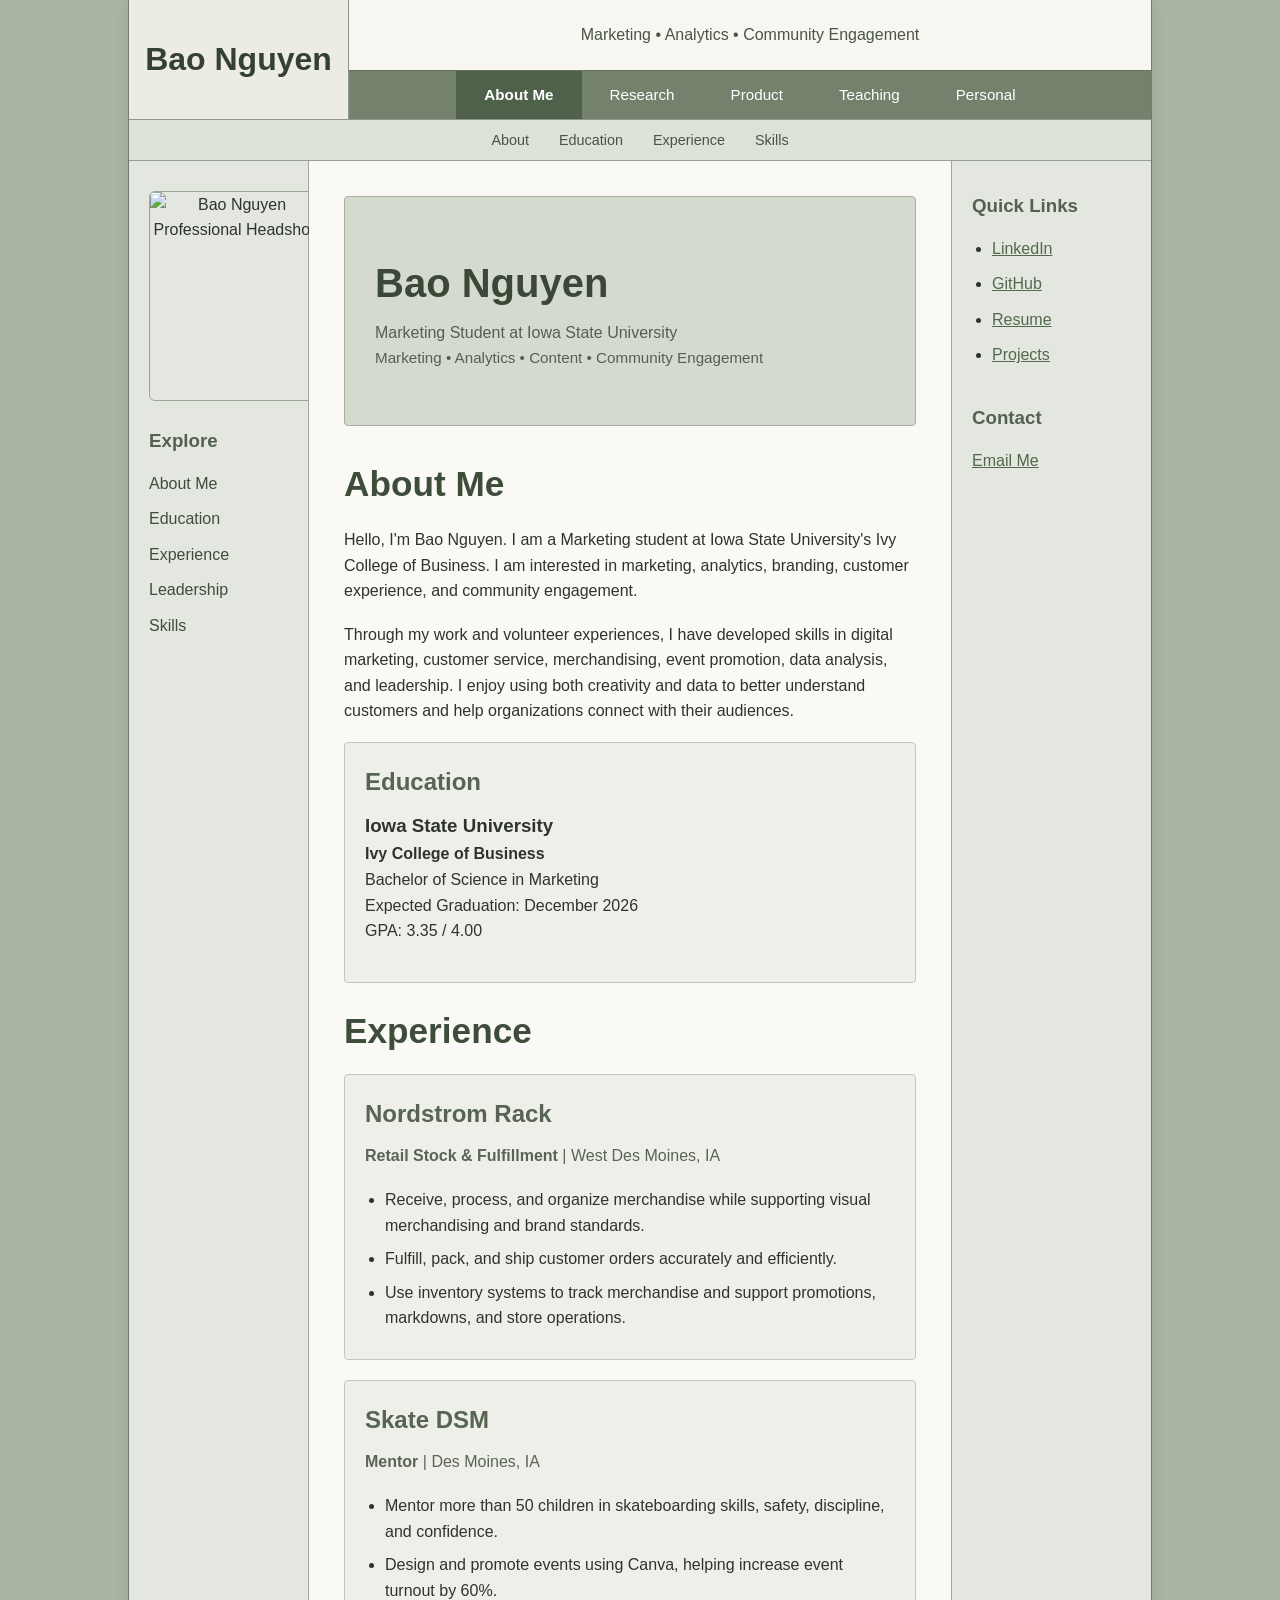
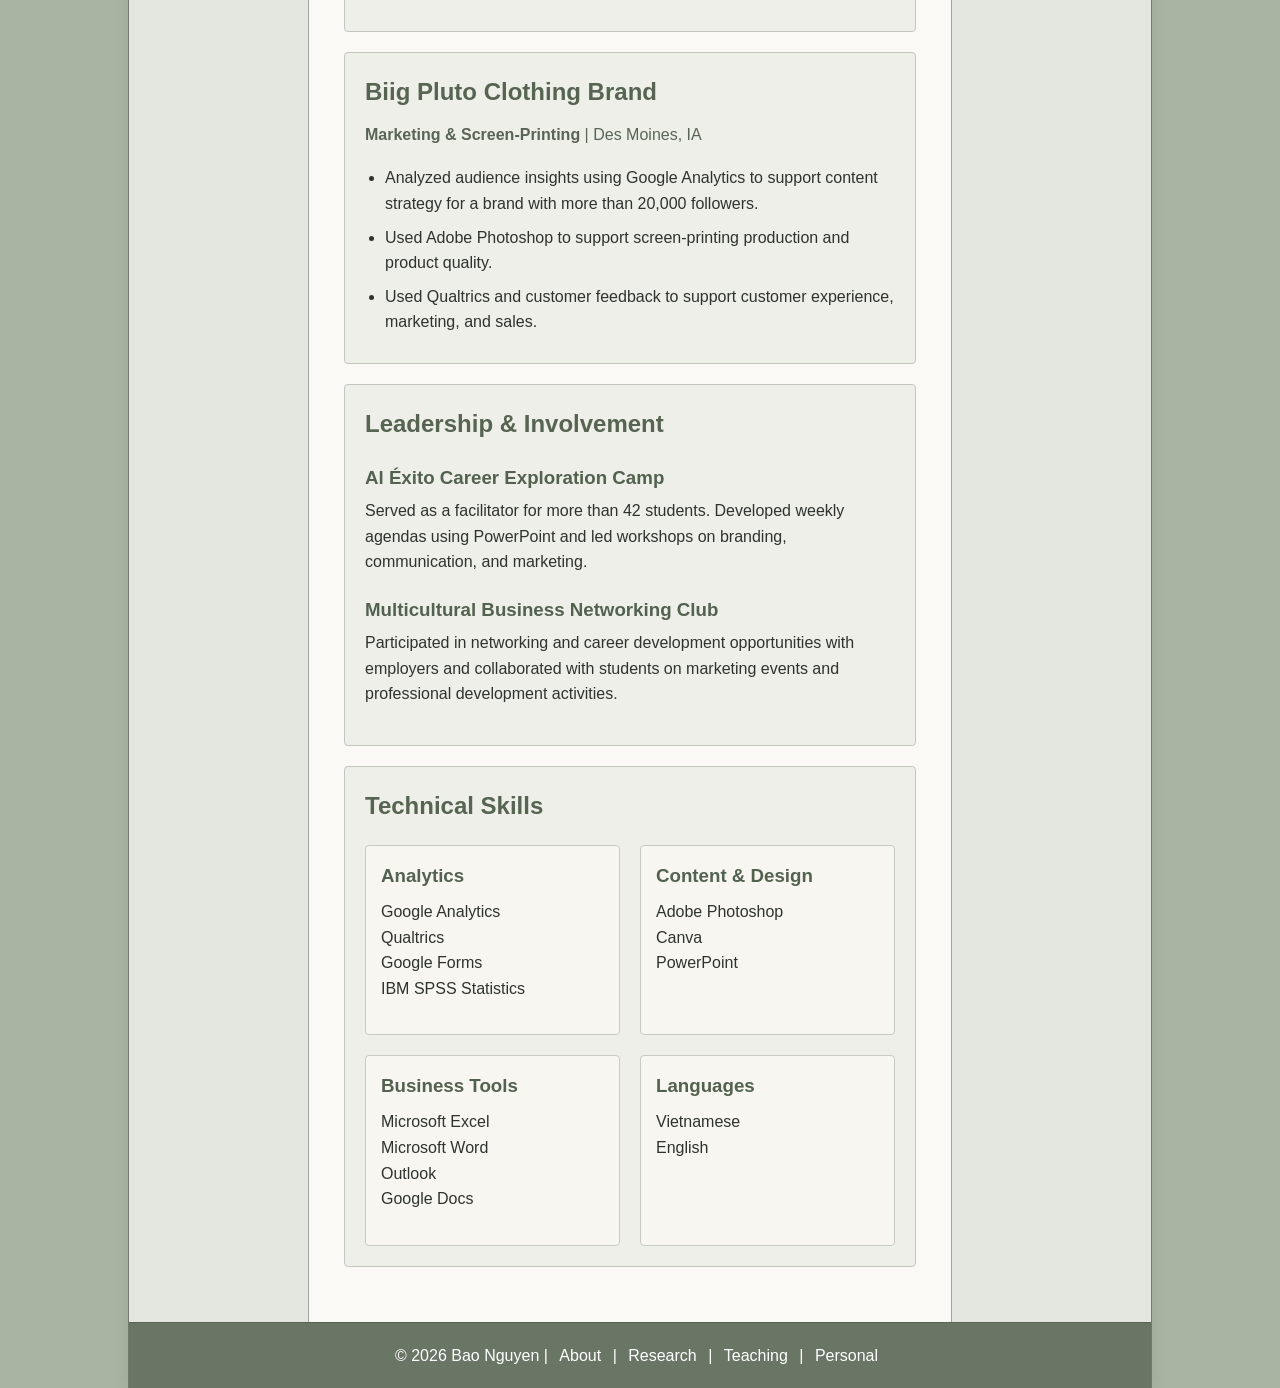
==== index.html @ 6a4de8b2 "Fix invalid HTML, add headshot markup and resume link target" ====
<!DOCTYPE html>
<html lang="en">

<head>
    <meta charset="UTF-8">

    <meta
        name="viewport"
        content="width=device-width, initial-scale=1.0"
    >

    <title>Bao Nguyen | Marketing Portfolio</title>

    <link rel="stylesheet" href="style.css">
</head>


<body>

<div class="site-container">


    <!-- HEADER -->

    <header class="site-header">

        <div class="logo-area">

            <a href="index.html">
                Bao Nguyen
            </a>

        </div>


        <div class="header-right">

            <div class="header-message">
                Marketing • Analytics • Community Engagement
            </div>

            <nav
                id="primary-nav"
                class="primary-navigation">
            </nav>

        </div>

    </header>



    <!-- SECONDARY NAVIGATION -->

    <nav class="secondary-navigation">

        <ul>

            <li>
                <a href="#about">About</a>
            </li>

            <li>
                <a href="#education">Education</a>
            </li>

            <li>
                <a href="#experience">Experience</a>
            </li>

            <li>
                <a href="#skills">Skills</a>
            </li>

        </ul>

    </nav>



    <!-- PAGE LAYOUT -->

    <div class="page-layout">


        <!-- LEFT SIDEBAR -->

        <aside class="left-sidebar">

            <!-- Professional Headshot -->
            <div class="profile-photo-container">
                <img src="headshot.jpg"
                     alt="Bao Nguyen Professional Headshot"
                     class="profile-photo">
            </div>

            <h3>Explore</h3>

            <ul>

                <li>
                    <a href="#about">
                        About Me
                    </a>
                </li>

                <li>
                    <a href="#education">
                        Education
                    </a>
                </li>

                <li>
                    <a href="#experience">
                        Experience
                    </a>
                </li>

                <li>
                    <a href="#leadership">
                        Leadership
                    </a>
                </li>

                <li>
                    <a href="#skills">
                        Skills
                    </a>
                </li>

            </ul>

        </aside>



        <!-- MAIN CONTENT -->

        <main class="main-content">


            <!-- HERO -->

            <section class="hero">

                <h1>
                    Bao Nguyen
                </h1>

                <p>
                    Marketing Student at Iowa State University
                </p>

                <p class="hero-small">
                    Marketing • Analytics • Content • Community Engagement
                </p>

            </section>



            <!-- ABOUT -->

            <section id="about">

                <h1>About Me</h1>

                <p>
                    Hello, I'm Bao Nguyen. I am a Marketing student
                    at Iowa State University's Ivy College of Business.
                    I am interested in marketing, analytics, branding,
                    customer experience, and community engagement.
                </p>

                <p>
                    Through my work and volunteer experiences, I have
                    developed skills in digital marketing, customer
                    service, merchandising, event promotion, data
                    analysis, and leadership. I enjoy using both
                    creativity and data to better understand customers
                    and help organizations connect with their audiences.
                </p>

            </section>



            <!-- EDUCATION -->

            <section
                id="education"
                class="content-card"
            >

                <h2>Education</h2>

                <h3>
                    Iowa State University
                </h3>

                <p>
                    <strong>Ivy College of Business</strong><br>
                    Bachelor of Science in Marketing<br>
                    Expected Graduation: December 2026<br>
                    GPA: 3.35 / 4.00
                </p>

            </section>



            <!-- EXPERIENCE -->

            <section id="experience">

                <h1>Experience</h1>


                <!-- NORDSTROM -->

                <div class="content-card">

                    <h2>
                        Nordstrom Rack
                    </h2>

                    <p class="job-title">
                        <strong>
                            Retail Stock & Fulfillment
                        </strong>
                        | West Des Moines, IA
                    </p>

                    <ul>

                        <li>
                            Receive, process, and organize
                            merchandise while supporting visual
                            merchandising and brand standards.
                        </li>

                        <li>
                            Fulfill, pack, and ship customer
                            orders accurately and efficiently.
                        </li>

                        <li>
                            Use inventory systems to track
                            merchandise and support promotions,
                            markdowns, and store operations.
                        </li>

                    </ul>

                </div>



                <!-- SKATE DSM -->

                <div class="content-card">

                    <h2>
                        Skate DSM
                    </h2>

                    <p class="job-title">
                        <strong>Mentor</strong>
                        | Des Moines, IA
                    </p>

                    <ul>

                        <li>
                            Mentor more than 50 children in
                            skateboarding skills, safety,
                            discipline, and confidence.
                        </li>

                        <li>
                            Design and promote events using
                            Canva, helping increase event
                            turnout by 60%.
                        </li>

                    </ul>

                </div>



                <!-- BIIG PLUTO -->

                <div class="content-card">

                    <h2>
                        Biig Pluto Clothing Brand
                    </h2>

                    <p class="job-title">
                        <strong>
                            Marketing & Screen-Printing
                        </strong>
                        | Des Moines, IA
                    </p>

                    <ul>

                        <li>
                            Analyzed audience insights using
                            Google Analytics to support content
                            strategy for a brand with more than
                            20,000 followers.
                        </li>

                        <li>
                            Used Adobe Photoshop to support
                            screen-printing production and
                            product quality.
                        </li>

                        <li>
                            Used Qualtrics and customer feedback
                            to support customer experience,
                            marketing, and sales.
                        </li>

                    </ul>

                </div>

            </section>



            <!-- LEADERSHIP -->

            <section
                id="leadership"
                class="content-card"
            >

                <h2>
                    Leadership & Involvement
                </h2>

                <h3>
                    Al Éxito Career Exploration Camp
                </h3>

                <p>
                    Served as a facilitator for more than
                    42 students. Developed weekly agendas
                    using PowerPoint and led workshops on
                    branding, communication, and marketing.
                </p>


                <h3>
                    Multicultural Business Networking Club
                </h3>

                <p>
                    Participated in networking and career
                    development opportunities with employers
                    and collaborated with students on marketing
                    events and professional development activities.
                </p>

            </section>



            <!-- SKILLS -->

            <section
                id="skills"
                class="content-card"
            >

                <h2>Technical Skills</h2>

                <div class="skills-grid">

                    <div>
                        <h3>Analytics</h3>

                        <p>
                            Google Analytics<br>
                            Qualtrics<br>
                            Google Forms<br>
                            IBM SPSS Statistics
                        </p>
                    </div>


                    <div>
                        <h3>Content & Design</h3>

                        <p>
                            Adobe Photoshop<br>
                            Canva<br>
                            PowerPoint
                        </p>
                    </div>


                    <div>
                        <h3>Business Tools</h3>

                        <p>
                            Microsoft Excel<br>
                            Microsoft Word<br>
                            Outlook<br>
                            Google Docs
                        </p>
                    </div>


                    <div>
                        <h3>Languages</h3>

                        <p>
                            Vietnamese<br>
                            English
                        </p>
                    </div>

                </div>

            </section>



        </main>



        <!-- RIGHT SIDEBAR -->

        <aside class="right-sidebar">

            <div class="sticky-content">

                <h3>Quick Links</h3>

                <ul>

                    <li>
                        <a href="#">
                            LinkedIn
                        </a>
                    </li>

                    <li>
                        <a href="#">
                            GitHub
                        </a>
                    </li>

                    <li>
                        <a href="Resume.pdf" target="_blank" rel="noopener">
                            Resume
                        </a>
                    </li>

                    <li>
                        <a href="research.html">
                            Projects
                        </a>
                    </li>

                </ul>


                <h3 class="sidebar-heading">
                    Contact
                </h3>

                <p>
                    <a href="mailto:kevinbao59@gmail.com">
                        Email Me
                    </a>
                </p>

            </div>

        </aside>


    </div>



    <!-- FOOTER -->

    <footer class="site-footer">

        <p>

            ©
            <span id="current-year"></span>
            Bao Nguyen

            |

            <a href="index.html">
                About
            </a>

            |

            <a href="research.html">
                Research
            </a>

            |

            <a href="teaching.html">
                Teaching
            </a>

            |

            <a href="personal.html">
                Personal
            </a>

        </p>

    </footer>


</div>


<script src="js/navigation.js"></script>

</body>

</html>
---- style.css ----
/* =========================
   RESET
========================= */

* {
    margin: 0;
    padding: 0;
    box-sizing: border-box;
}


/* =========================
   BODY / BACKGROUND
========================= */

body {
    font-family: Arial, Helvetica, sans-serif;

    /* Sage green background */
    background-color: #a8b5a2;

    color: #2f332f;

    line-height: 1.6;
}


/* =========================
   MAIN WEBSITE CONTAINER

   80% width = approximately
   10% background on each side
========================= */

.site-container {
    width: 80%;
    min-height: 100vh;

    margin: 0 auto;

    background-color: #f7f6f1;

    border-left: 1px solid #737b70;
    border-right: 1px solid #737b70;

    box-shadow: 0 0 15px rgba(0, 0, 0, 0.08);
}


/* =========================
   HEADER
========================= */

.site-header {
    display: grid;

    grid-template-columns: 220px 1fr;

    min-height: 120px;

    border-bottom: 1px solid #92988f;
}


/* LOGO */

.logo-area {
    display: flex;

    align-items: center;
    justify-content: center;

    background-color: #ecece5;

    border-right: 1px solid #92988f;
}

.logo-area a {
    color: #344032;

    font-size: 2rem;

    font-weight: bold;

    text-decoration: none;
}


/* RIGHT SIDE OF HEADER */

.header-right {
    display: flex;

    flex-direction: column;
}


/* INFORMATIONAL HEADER AREA */

.header-message {
    flex: 1;

    display: flex;

    align-items: center;
    justify-content: center;

    padding: 20px;

    text-align: center;

    background-color: #f7f6f1;

    color: #4b5548;
}


/* =========================
   PRIMARY NAVIGATION
========================= */

.primary-navigation {
    background-color: #73816d;

    border-top: 1px solid #667260;
}

.primary-navigation ul {
    list-style: none;

    display: flex;

    justify-content: center;

    align-items: center;
}

.primary-navigation li {
    display: block;
}

.primary-navigation a {
    display: block;

    padding: 12px 28px;

    color: white;

    text-decoration: none;

    font-size: 0.95rem;

    transition: background-color 0.2s ease;
}

.primary-navigation a:hover {
    background-color: #5f6e5a;
}


/* CURRENT PAGE */

.primary-navigation a.active {
    background-color: #4f604b;

    font-weight: bold;
}


/* =========================
   SECONDARY NAV
========================= */

.secondary-navigation {
    background-color: #dde2d8;

    border-bottom: 1px solid #999f96;
}

.secondary-navigation ul {
    list-style: none;

    display: flex;

    justify-content: center;

    gap: 30px;

    padding: 7px;
}

.secondary-navigation a {
    color: #485444;

    text-decoration: none;

    font-size: 0.9rem;
}

.secondary-navigation a:hover {
    text-decoration: underline;
}


/* =========================
   MAIN THREE COLUMN LAYOUT
========================= */

.page-layout {
    display: grid;

    grid-template-columns:
        180px
        minmax(0, 1fr)
        200px;

    min-height: 650px;
}


/* =========================
   LEFT SIDEBAR
========================= */

.left-sidebar {
    padding: 30px 20px;

    background-color: #e4e7df;

    border-right: 1px solid #a0a59c;
}

.left-sidebar h3 {
    margin-bottom: 15px;

    color: #53614f;
}

.left-sidebar ul {
    list-style: none;
}

.left-sidebar li {
    margin-bottom: 10px;
}

.left-sidebar a {
    color: #3f4d3c;

    text-decoration: none;
}

.left-sidebar a:hover {
    text-decoration: underline;
}


/* =========================
   MAIN CONTENT
========================= */

.main-content {
    padding: 35px;

    background-color: #faf9f5;
}

.main-content h1 {
    margin-bottom: 15px;

    color: #3e4c3a;

    font-size: 2.2rem;
}

.main-content h2 {
    margin-top: 25px;

    margin-bottom: 10px;

    color: #566451;
}

.main-content p {
    margin-bottom: 18px;
}


/* =========================
   HERO AREA

   No image required yet,
   so you won't get a
   broken-image symbol.
========================= */

.hero {
    min-height: 230px;

    margin-bottom: 30px;

    padding: 30px;

    display: flex;

    flex-direction: column;

    justify-content: center;

    background-color: #d4dbce;

    border: 1px solid #a7afa2;

    border-radius: 4px;
}

.hero h1 {
    margin-bottom: 5px;

    font-size: 2.5rem;

    color: #3b4838;
}

.hero p {
    margin: 0;

    color: #53604f;
}


/* =========================
   CONTENT CARDS
========================= */

.content-card {
    padding: 20px;

    margin-bottom: 20px;

    background-color: #eeefe9;

    border: 1px solid #c2c7be;

    border-radius: 4px;
}

.content-card h2 {
    margin-top: 0;
}


/* =========================
   RIGHT SIDEBAR
========================= */

.right-sidebar {
    padding: 30px 20px;

    background-color: #e4e7df;

    border-left: 1px solid #a0a59c;
}

.right-sidebar h3 {
    margin-bottom: 15px;

    color: #53614f;
}

.right-sidebar ul {
    padding-left: 20px;
}

.right-sidebar li {
    margin-bottom: 10px;
}


/* STICKY SIDEBAR */

.sticky-content {
    position: sticky;

    top: 20px;
}


/* =========================
   GENERAL LINKS
========================= */

a {
    color: #52694c;
}

a:hover {
    color: #354432;
}


/* =========================
   BUTTON
========================= */

.button {
    display: inline-block;

    padding: 10px 18px;

    margin-top: 10px;

    background-color: #73816d;

    color: white;

    text-decoration: none;

    border-radius: 4px;
}

.button:hover {
    background-color: #596654;

    color: white;
}


/* =========================
   FOOTER
========================= */

.site-footer {
    padding: 20px;

    text-align: center;

    background-color: #697565;

    color: white;

    border-top: 1px solid #596255;
}

.site-footer a {
    margin: 0 7px;

    color: white;

    text-decoration: none;
}

.site-footer a:hover {
    text-decoration: underline;
}


/* =========================
   TABLET
========================= */

@media screen and (max-width: 1000px) {

    .site-container {
        width: 90%;
    }

    .page-layout {
        grid-template-columns: 160px 1fr;
    }

    .right-sidebar {
        display: none;
    }
}


/* =========================
   MOBILE
========================= */

@media screen and (max-width: 700px) {

    .site-container {
        width: 100%;
    }

    .site-header {
        grid-template-columns: 1fr;
    }

    .logo-area {
        padding: 20px;

        border-right: none;

        border-bottom: 1px solid #92988f;
    }

    .primary-navigation ul {
        flex-direction: column;
    }

    .primary-navigation li {
        width: 100%;
    }

    .primary-navigation a {
        text-align: center;
    }

    .secondary-navigation ul {
        flex-wrap: wrap;

        gap: 10px 20px;
    }

    .page-layout {
        display: block;
    }

    .left-sidebar {
        display: none;
    }

    .right-sidebar {
        display: none;
    }

    .main-content {
        padding: 25px 20px;
    }

    .hero h1 {
        font-size: 2rem;
    }

}

/* =========================
   RESUME / PORTFOLIO CONTENT
========================= */

.hero-small {
    margin-top: 8px;
    font-size: 0.95rem;
    color: #657060;
}


/* JOB TITLES */

.job-title {
    margin-bottom: 15px;
    color: #596456;
}


/* BULLETS INSIDE CARDS */

.content-card ul {
    margin-left: 20px;
    margin-top: 10px;
}

.content-card li {
    margin-bottom: 8px;
}


/* LEADERSHIP */

#leadership h3 {
    margin-top: 20px;
    margin-bottom: 5px;
    color: #53614f;
}


/* =========================
   SKILLS GRID
========================= */

.skills-grid {
    display: grid;

    grid-template-columns:
        repeat(2, 1fr);

    gap: 20px;

    margin-top: 20px;
}

.skills-grid div {
    padding: 15px;

    background-color: #f7f6f1;

    border: 1px solid #c7ccc3;

    border-radius: 4px;
}

.skills-grid h3 {
    margin-bottom: 8px;
    color: #53614f;
}


/* =========================
   RIGHT SIDEBAR HEADINGS
========================= */

.sidebar-heading {
    margin-top: 35px;
}


/* MOBILE SKILLS */

@media screen and (max-width: 700px) {

    .skills-grid {
        grid-template-columns: 1fr;
    }

}

/* =========================================
   PRODUCT PAGE
========================================= */

.product-page-layout {
    background-color: #faf9f5;
}

.product-main {
    width: 100%;
}


/* MAIN PRODUCT */

.product-display {
    display: grid;
    grid-template-columns: 1.1fr 1fr;

    gap: 50px;

    padding: 60px;
}


/* PRODUCT IMAGE */

.product-image {
    width: 100%;
}

.product-image img {
    width: 100%;
    height: 520px;

    object-fit: cover;

    border-radius: 5px;

    border: 1px solid #abb2a6;
}


/* TEMPORARY IMAGE PLACEHOLDER */

.image-placeholder {
    height: 520px;

    display: flex;
    justify-content: center;
    align-items: center;

    background-color: #d5dbcf;

    border: 1px solid #abb2a6;

    border-radius: 5px;

    color: #596554;

    font-size: 1.2rem;
}


/* PRODUCT INFORMATION */

.product-information {
    padding-top: 20px;
}

.product-category {
    margin-bottom: 10px;

    color: #6b7866;

    font-size: 0.8rem;

    font-weight: bold;

    letter-spacing: 2px;
}

.product-information h1 {
    margin-bottom: 10px;

    color: #364334;

    font-size: 2.8rem;
}

.product-price {
    margin-bottom: 25px;

    color: #52604e;

    font-size: 1.5rem;

    font-weight: bold;
}

.product-description {
    margin-bottom: 25px;

    font-size: 1rem;

    line-height: 1.8;
}

.product-information hr {
    margin: 30px 0;

    border: none;

    border-top: 1px solid #c5cac1;
}

.product-information h2 {
    margin-bottom: 10px;

    color: #465442;
}


/* PRODUCT BUTTON */

.product-button {
    display: inline-block;

    margin-top: 25px;

    padding: 13px 30px;

    background-color: #687762;

    color: white;

    text-decoration: none;

    border-radius: 4px;

    transition: 0.2s ease;
}

.product-button:hover {
    background-color: #4f604a;

    color: white;

    transform: translateY(-2px);
}


/* =========================================
   PRODUCT SECTIONS
========================================= */

.product-section {
    padding: 60px;

    border-top: 1px solid #d0d4cb;
}

.section-heading {
    margin-bottom: 35px;

    text-align: center;
}

.section-heading h2 {
    color: #3f4d3b;

    font-size: 2rem;
}

.section-label {
    margin-bottom: 7px;

    color: #778371;

    font-size: 0.75rem;

    font-weight: bold;

    letter-spacing: 2px;
}


/* =========================================
   PRODUCT FEATURES
========================================= */

.feature-grid {
    display: grid;

    grid-template-columns:
        repeat(3, 1fr);

    gap: 25px;
}

.feature-card {
    padding: 30px;

    background-color: #e9ece4;

    border: 1px solid #c3c9bf;

    border-radius: 5px;
}

.feature-card h3 {
    margin-bottom: 10px;

    color: #4c5b48;
}

.feature-card p {
    color: #555f52;

    line-height: 1.7;
}


/* =========================================
   PRODUCT STORY
========================================= */

.product-story {
    padding: 70px;

    background-color: #d9ded3;

    text-align: center;
}

.product-story div {
    max-width: 750px;

    margin: auto;
}

.product-story h2 {
    margin-bottom: 20px;

    color: #3f4c3b;

    font-size: 2rem;
}

.product-story p {
    margin-bottom: 15px;

    line-height: 1.8;
}


/* =========================================
   RELATED PRODUCTS
========================================= */

.related-product-grid {
    display: grid;

    grid-template-columns:
        repeat(3, 1fr);

    gap: 30px;
}

.related-product {
    padding-bottom: 20px;

    background-color: #eeefe9;

    border: 1px solid #c6cbc2;

    border-radius: 5px;

    overflow: hidden;
}

.related-image {
    height: 200px;

    display: flex;

    align-items: center;

    justify-content: center;

    margin-bottom: 20px;

    background-color: #d5dbcf;

    color: #5b6856;
}

.related-product h3,
.related-product p,
.related-product a {
    margin-left: 20px;
    margin-right: 20px;
}

.related-product h3 {
    margin-bottom: 5px;

    color: #445140;
}

.related-product p {
    margin-bottom: 10px;
}

.related-product a {
    color: #53694d;

    font-weight: bold;

    text-decoration: none;
}

.related-product a:hover {
    text-decoration: underline;
}


/* =========================================
   PRODUCT PAGE RESPONSIVE
========================================= */

@media screen and (max-width: 900px) {

    .product-display {
        grid-template-columns: 1fr;

        padding: 40px;
    }

    .feature-grid {
        grid-template-columns: 1fr;
    }

    .related-product-grid {
        grid-template-columns: 1fr 1fr;
    }

}


@media screen and (max-width: 600px) {

    .product-display,
    .product-section,
    .product-story {
        padding: 25px;
    }

    .product-information h1 {
        font-size: 2rem;
    }

    .image-placeholder,
    .product-image img {
        height: 350px;
    }

    .related-product-grid {
        grid-template-columns: 1fr;
    }

}
/* Professional Headshot */

.profile-photo-container {
    width: 100%;
    text-align: center;
    margin-bottom: 25px;
}

.profile-photo {
    width: 170px;
    height: 210px;
    object-fit: cover;
    object-position: center top;
    border-radius: 6px;
    border: 1px solid #9ba595;
    display: block;
    margin: 0 auto;
}
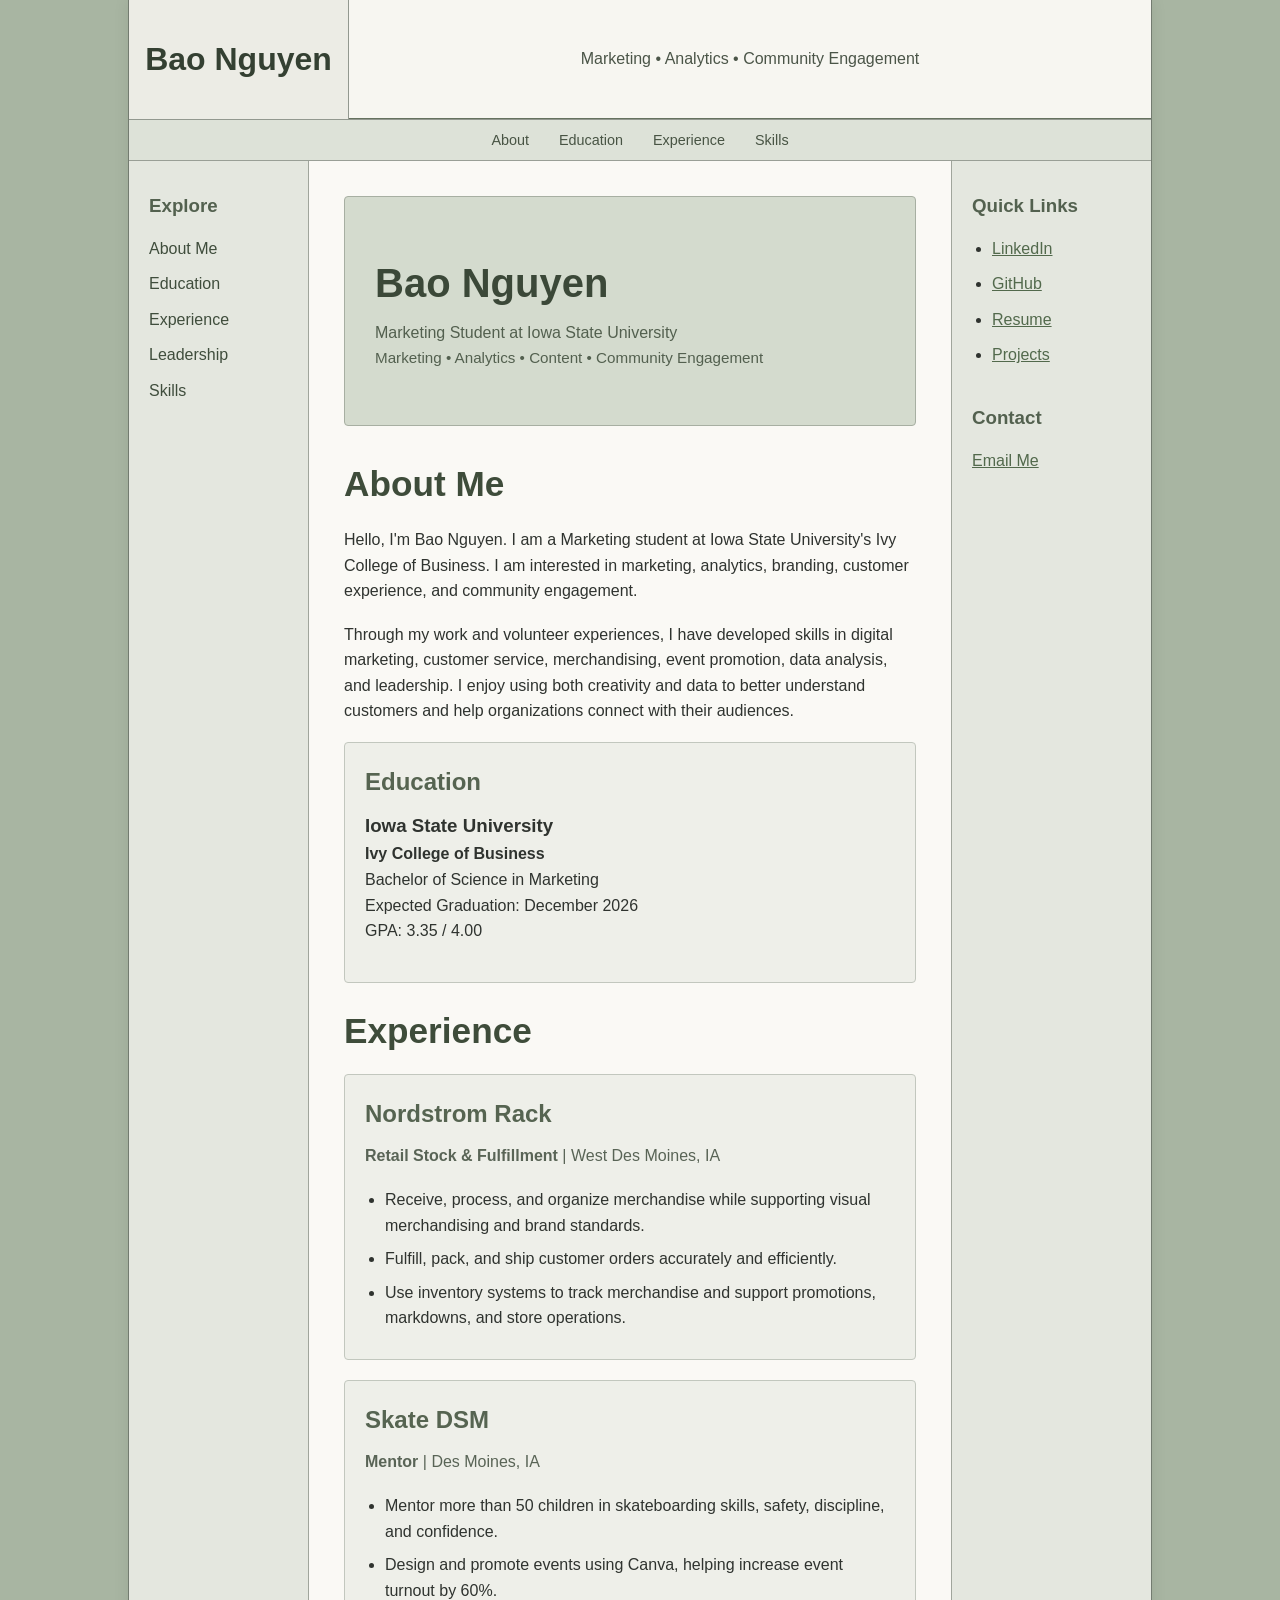
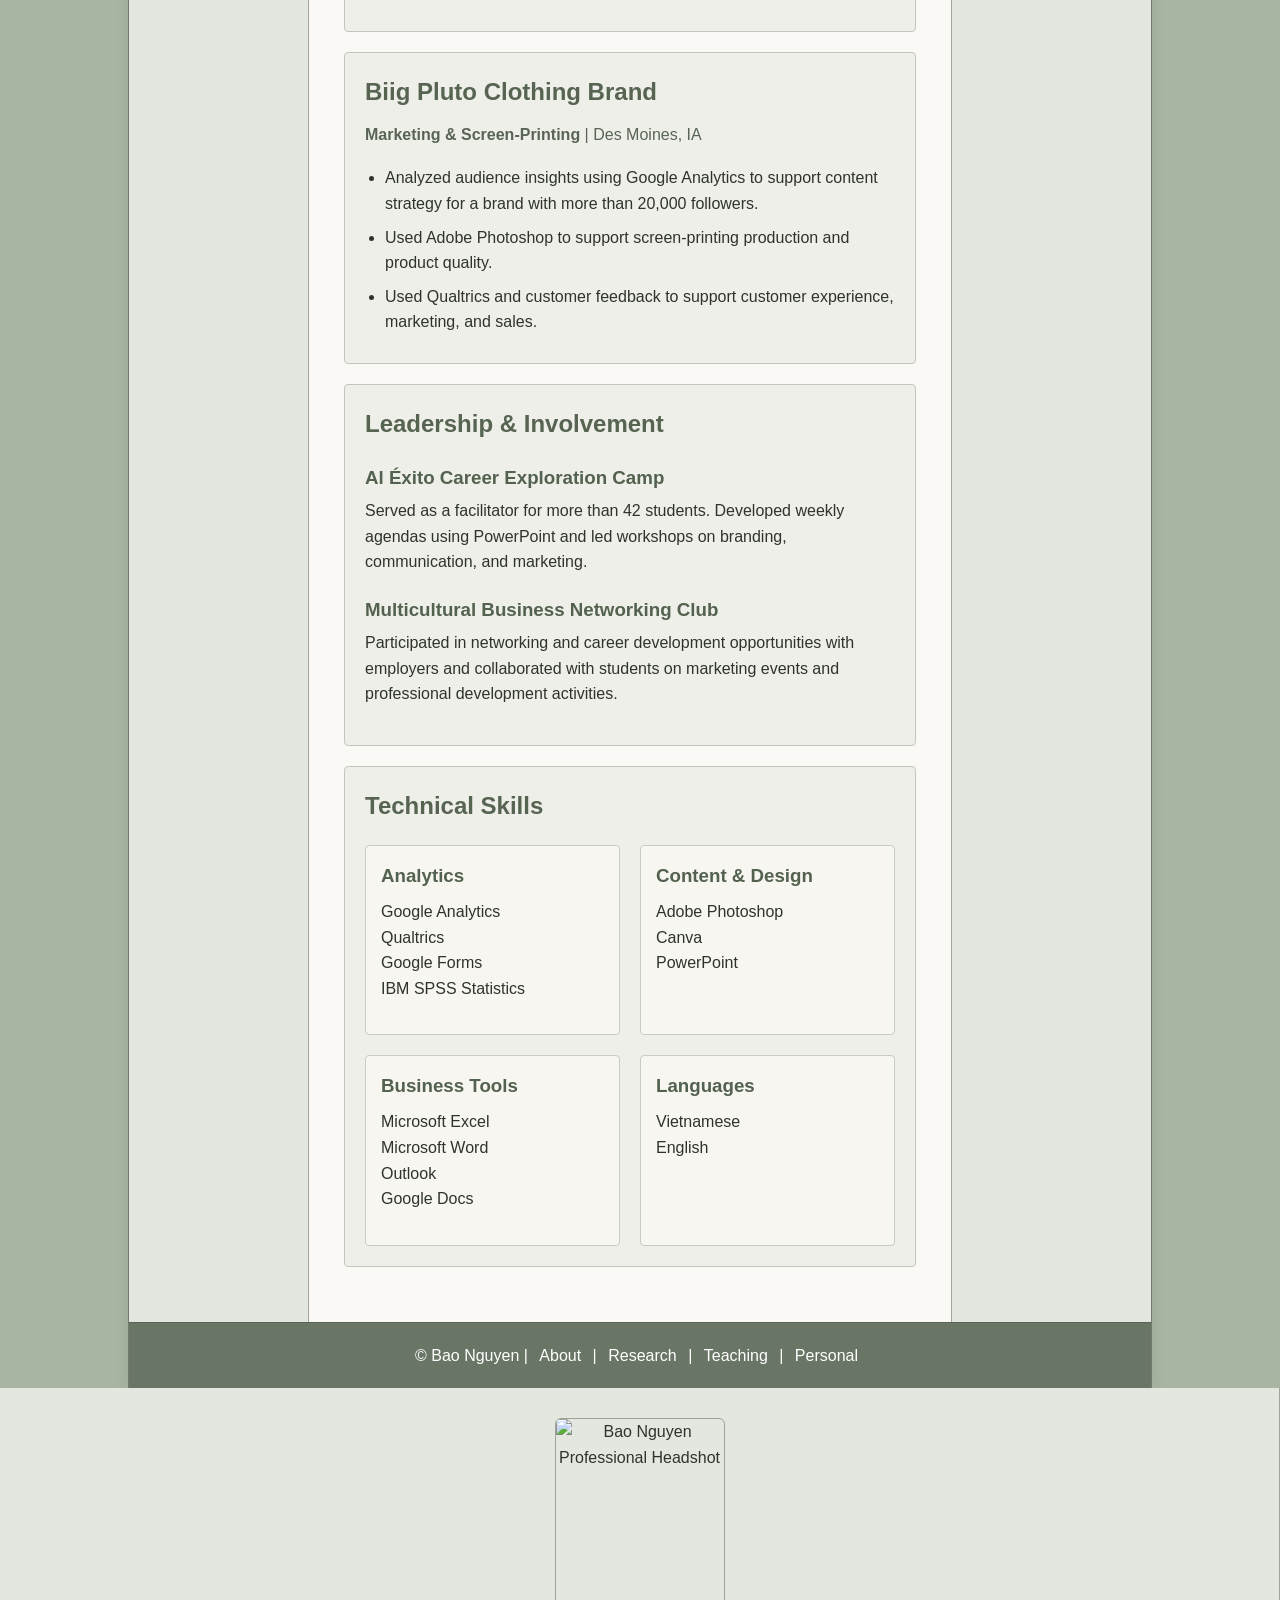
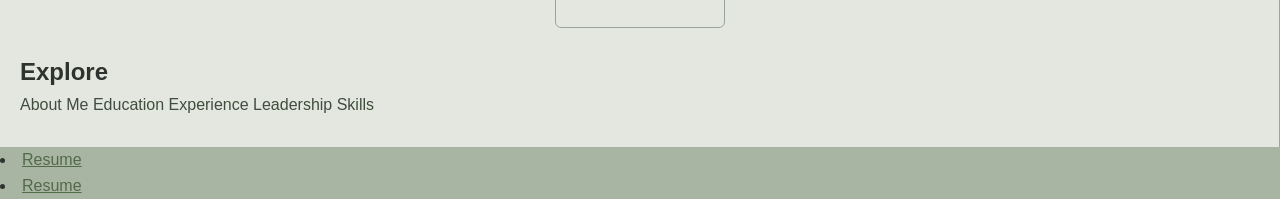
==== commit da80a73a: "Update navigation script path" ====
--- a/index.html
+++ b/index.html
@@ -86,13 +86,6 @@
         <!-- LEFT SIDEBAR -->
 
         <aside class="left-sidebar">
-
-            <!-- Professional Headshot -->
-            <div class="profile-photo-container">
-                <img src="headshot.jpg"
-                     alt="Bao Nguyen Professional Headshot"
-                     class="profile-photo">
-            </div>
 
             <h3>Explore</h3>
 
@@ -431,7 +424,6 @@
             </section>
 
 
-
         </main>
 
 
@@ -459,7 +451,7 @@
                     </li>
 
                     <li>
-                        <a href="Resume.pdf" target="_blank" rel="noopener">
+                        <a href="Resume.pdf">
                             Resume
                         </a>
                     </li>
@@ -534,8 +526,36 @@
 </div>
 
 
-<script src="js/navigation.js"></script>
+<script src="navigation.js"></script>
 
 </body>
 
 </html>
+<aside class="left-sidebar">
+
+    <!-- Professional Headshot -->
+    <div class="profile-photo-container">
+        <img src="headshot.jpg"
+             alt="Bao Nguyen Professional Headshot"
+             class="profile-photo">
+    </div>
+
+    <h2>Explore</h2>
+
+    <a href="#about">About Me</a>
+    <a href="#education">Education</a>
+    <a href="#experience">Experience</a>
+    <a href="#leadership">Leadership</a>
+    <a href="#skills">Skills</a>
+
+</aside>
+<li>
+    <a href="resume.pdf" target="_blank">
+        Resume
+    </a>
+</li>
+<li>
+    <a href="resume.pdf" download>
+        Resume
+    </a>
+</li>
--- a/style.css
+++ b/style.css
@@ -1017,3 +1017,91 @@
     display: block;
     margin: 0 auto;
 }
+/* =========================================
+   GOOGLE FORM PAGE
+========================================= */
+
+.form-page {
+    padding: 50px 60px 70px;
+
+    background-color: #faf9f5;
+}
+
+
+/* TOP INTRO */
+
+.form-intro {
+    max-width: 750px;
+
+    margin: 0 auto 35px;
+
+    text-align: center;
+}
+
+.form-intro h1 {
+    margin-bottom: 15px;
+
+    color: #3f4d3b;
+
+    font-size: 2.4rem;
+}
+
+.form-intro p {
+    color: #5b6557;
+
+    line-height: 1.7;
+}
+
+
+/* GOOGLE FORM */
+
+.google-form-container {
+    max-width: 900px;
+
+    margin: 0 auto;
+
+    padding: 20px;
+
+    background-color: #e8ebe3;
+
+    border: 1px solid #b8c0b3;
+
+    border-radius: 6px;
+}
+
+.google-form-container iframe {
+    display: block;
+
+    width: 100%;
+
+    min-height: 1250px;
+
+    background-color: white;
+
+    border: none;
+
+    border-radius: 4px;
+}
+
+
+/* MOBILE */
+
+@media screen and (max-width: 700px) {
+
+    .form-page {
+        padding: 30px 15px 50px;
+    }
+
+    .form-intro h1 {
+        font-size: 1.9rem;
+    }
+
+    .google-form-container {
+        padding: 8px;
+    }
+
+    .google-form-container iframe {
+        min-height: 1400px;
+    }
+
+}
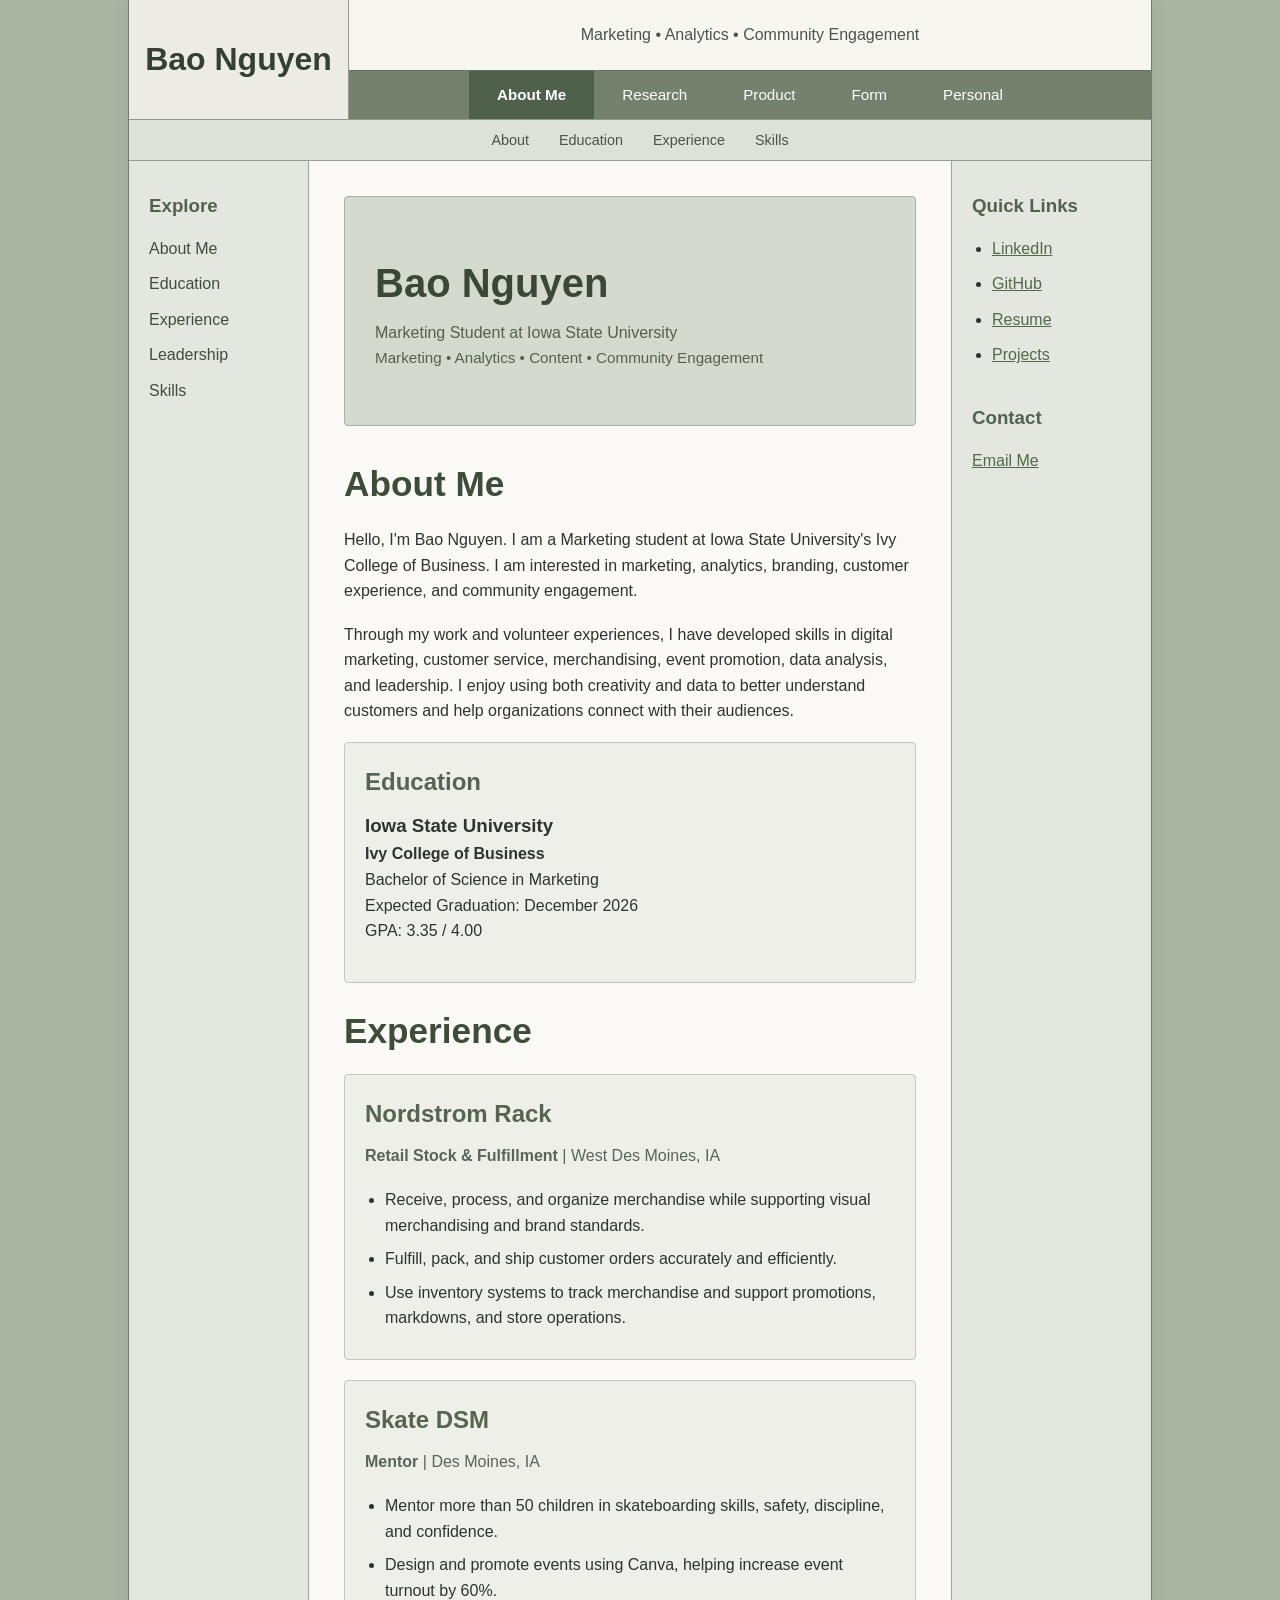
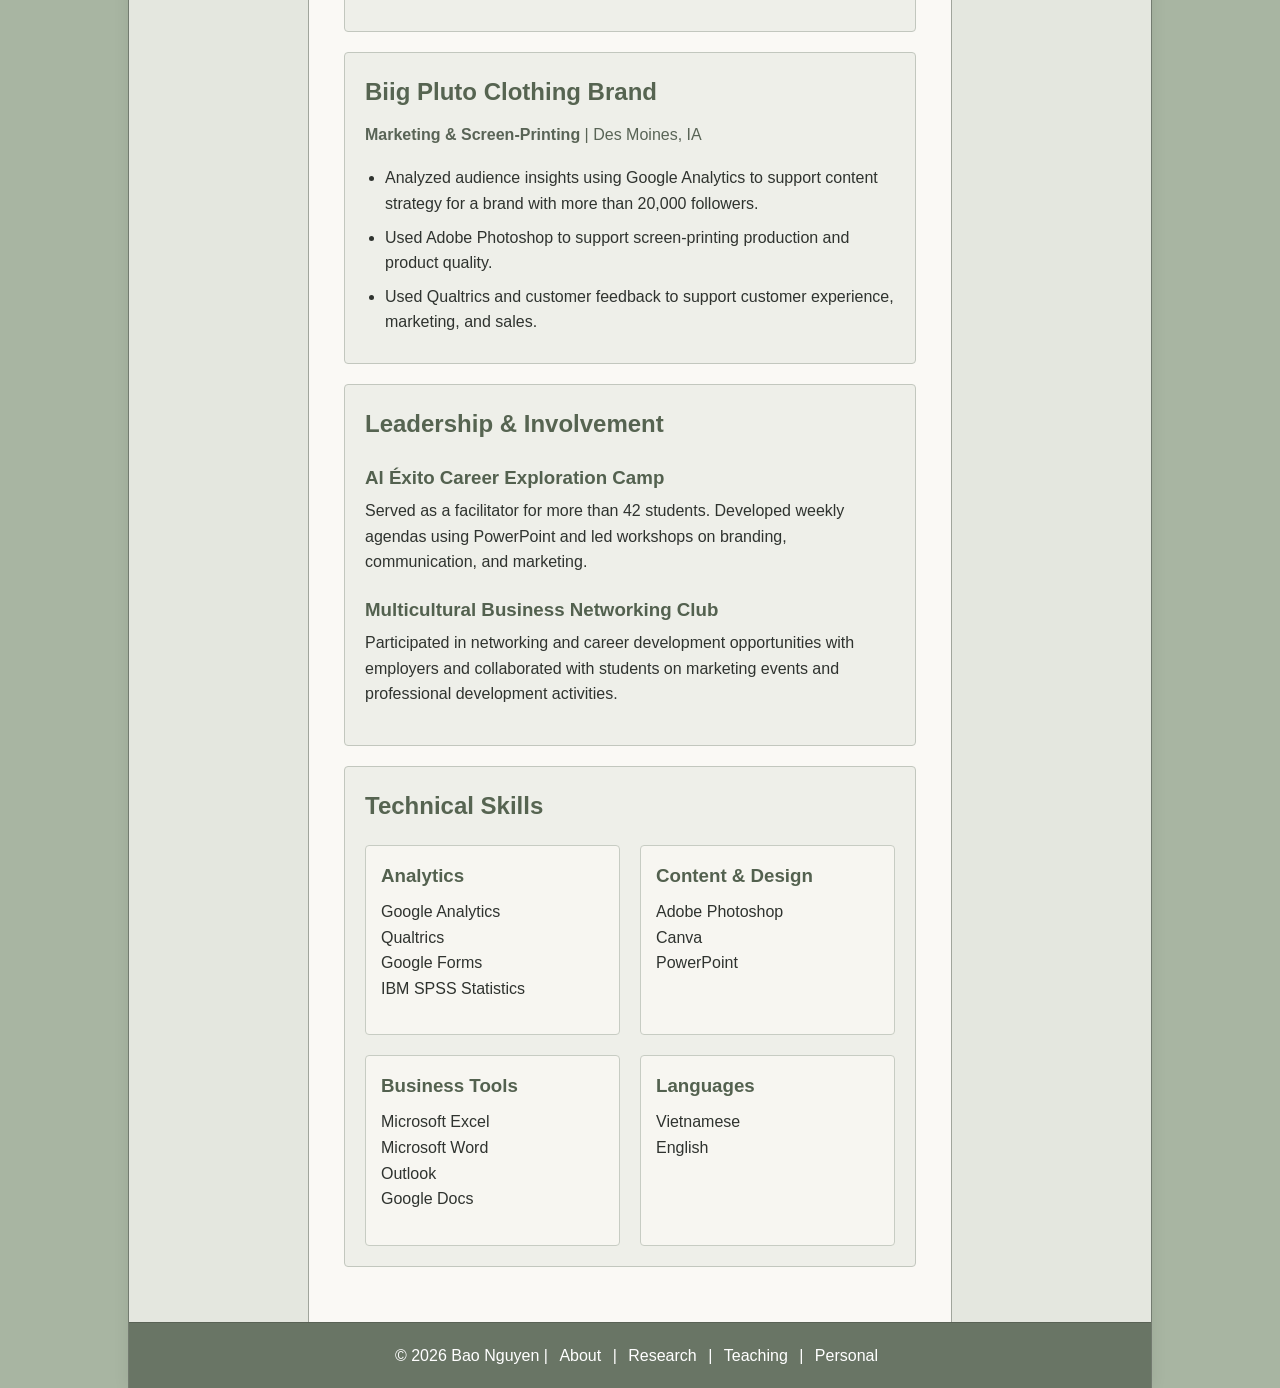
==== commit 96e7663b: "Clean up duplicated HTML and keep root navigation script" ====
--- a/index.html
+++ b/index.html
@@ -3,559 +3,187 @@
 
 <head>
     <meta charset="UTF-8">
-
-    <meta
-        name="viewport"
-        content="width=device-width, initial-scale=1.0"
-    >
-
+    <meta name="viewport" content="width=device-width, initial-scale=1.0">
     <title>Bao Nguyen | Marketing Portfolio</title>
-
     <link rel="stylesheet" href="style.css">
 </head>
 
+<body>
+    <div class="site-container">
 
-<body>
+        <header class="site-header">
+            <div class="logo-area">
+                <a href="index.html">Bao Nguyen</a>
+            </div>
 
-<div class="site-container">
+            <div class="header-right">
+                <div class="header-message">
+                    Marketing • Analytics • Community Engagement
+                </div>
 
+                <nav id="primary-nav" class="primary-navigation"></nav>
+            </div>
+        </header>
 
-    <!-- HEADER -->
+        <nav class="secondary-navigation">
+            <ul>
+                <li><a href="#about">About</a></li>
+                <li><a href="#education">Education</a></li>
+                <li><a href="#experience">Experience</a></li>
+                <li><a href="#skills">Skills</a></li>
+            </ul>
+        </nav>
 
-    <header class="site-header">
+        <div class="page-layout">
+            <aside class="left-sidebar">
+                <h3>Explore</h3>
+                <ul>
+                    <li><a href="#about">About Me</a></li>
+                    <li><a href="#education">Education</a></li>
+                    <li><a href="#experience">Experience</a></li>
+                    <li><a href="#leadership">Leadership</a></li>
+                    <li><a href="#skills">Skills</a></li>
+                </ul>
+            </aside>
 
-        <div class="logo-area">
+            <main class="main-content">
+                <section class="hero">
+                    <h1>Bao Nguyen</h1>
+                    <p>Marketing Student at Iowa State University</p>
+                    <p class="hero-small">Marketing • Analytics • Content • Community Engagement</p>
+                </section>
 
-            <a href="index.html">
-                Bao Nguyen
-            </a>
+                <section id="about">
+                    <h1>About Me</h1>
+                    <p>
+                        Hello, I'm Bao Nguyen. I am a Marketing student at Iowa State University's Ivy College of Business.
+                        I am interested in marketing, analytics, branding, customer experience, and community engagement.
+                    </p>
+                    <p>
+                        Through my work and volunteer experiences, I have developed skills in digital marketing, customer
+                        service, merchandising, event promotion, data analysis, and leadership. I enjoy using both
+                        creativity and data to better understand customers and help organizations connect with their audiences.
+                    </p>
+                </section>
 
+                <section id="education" class="content-card">
+                    <h2>Education</h2>
+                    <h3>Iowa State University</h3>
+                    <p>
+                        <strong>Ivy College of Business</strong><br>
+                        Bachelor of Science in Marketing<br>
+                        Expected Graduation: December 2026<br>
+                        GPA: 3.35 / 4.00
+                    </p>
+                </section>
+
+                <section id="experience">
+                    <h1>Experience</h1>
+
+                    <div class="content-card">
+                        <h2>Nordstrom Rack</h2>
+                        <p class="job-title">
+                            <strong>Retail Stock & Fulfillment</strong> | West Des Moines, IA
+                        </p>
+                        <ul>
+                            <li>Receive, process, and organize merchandise while supporting visual merchandising and brand standards.</li>
+                            <li>Fulfill, pack, and ship customer orders accurately and efficiently.</li>
+                            <li>Use inventory systems to track merchandise and support promotions, markdowns, and store operations.</li>
+                        </ul>
+                    </div>
+
+                    <div class="content-card">
+                        <h2>Skate DSM</h2>
+                        <p class="job-title">
+                            <strong>Mentor</strong> | Des Moines, IA
+                        </p>
+                        <ul>
+                            <li>Mentor more than 50 children in skateboarding skills, safety, discipline, and confidence.</li>
+                            <li>Design and promote events using Canva, helping increase event turnout by 60%.</li>
+                        </ul>
+                    </div>
+
+                    <div class="content-card">
+                        <h2>Biig Pluto Clothing Brand</h2>
+                        <p class="job-title">
+                            <strong>Marketing & Screen-Printing</strong> | Des Moines, IA
+                        </p>
+                        <ul>
+                            <li>Analyzed audience insights using Google Analytics to support content strategy for a brand with more than 20,000 followers.</li>
+                            <li>Used Adobe Photoshop to support screen-printing production and product quality.</li>
+                            <li>Used Qualtrics and customer feedback to support customer experience, marketing, and sales.</li>
+                        </ul>
+                    </div>
+                </section>
+
+                <section id="leadership" class="content-card">
+                    <h2>Leadership & Involvement</h2>
+
+                    <h3>Al Éxito Career Exploration Camp</h3>
+                    <p>
+                        Served as a facilitator for more than 42 students. Developed weekly agendas using PowerPoint and led workshops on branding, communication, and marketing.
+                    </p>
+
+                    <h3>Multicultural Business Networking Club</h3>
+                    <p>
+                        Participated in networking and career development opportunities with employers and collaborated with students on marketing events and professional development activities.
+                    </p>
+                </section>
+
+                <section id="skills" class="content-card">
+                    <h2>Technical Skills</h2>
+                    <div class="skills-grid">
+                        <div>
+                            <h3>Analytics</h3>
+                            <p>Google Analytics<br>Qualtrics<br>Google Forms<br>IBM SPSS Statistics</p>
+                        </div>
+
+                        <div>
+                            <h3>Content & Design</h3>
+                            <p>Adobe Photoshop<br>Canva<br>PowerPoint</p>
+                        </div>
+
+                        <div>
+                            <h3>Business Tools</h3>
+                            <p>Microsoft Excel<br>Microsoft Word<br>Outlook<br>Google Docs</p>
+                        </div>
+
+                        <div>
+                            <h3>Languages</h3>
+                            <p>Vietnamese<br>English</p>
+                        </div>
+                    </div>
+                </section>
+            </main>
+
+            <aside class="right-sidebar">
+                <div class="sticky-content">
+                    <h3>Quick Links</h3>
+                    <ul>
+                        <li><a href="#">LinkedIn</a></li>
+                        <li><a href="#">GitHub</a></li>
+                        <li><a href="Resume.pdf">Resume</a></li>
+                        <li><a href="research.html">Projects</a></li>
+                    </ul>
+
+                    <h3 class="sidebar-heading">Contact</h3>
+                    <p><a href="mailto:kevinbao59@gmail.com">Email Me</a></p>
+                </div>
+            </aside>
         </div>
 
-
-        <div class="header-right">
-
-            <div class="header-message">
-                Marketing • Analytics • Community Engagement
-            </div>
-
-            <nav
-                id="primary-nav"
-                class="primary-navigation">
-            </nav>
-
-        </div>
-
-    </header>
-
-
-
-    <!-- SECONDARY NAVIGATION -->
-
-    <nav class="secondary-navigation">
-
-        <ul>
-
-            <li>
-                <a href="#about">About</a>
-            </li>
-
-            <li>
-                <a href="#education">Education</a>
-            </li>
-
-            <li>
-                <a href="#experience">Experience</a>
-            </li>
-
-            <li>
-                <a href="#skills">Skills</a>
-            </li>
-
-        </ul>
-
-    </nav>
-
-
-
-    <!-- PAGE LAYOUT -->
-
-    <div class="page-layout">
-
-
-        <!-- LEFT SIDEBAR -->
-
-        <aside class="left-sidebar">
-
-            <h3>Explore</h3>
-
-            <ul>
-
-                <li>
-                    <a href="#about">
-                        About Me
-                    </a>
-                </li>
-
-                <li>
-                    <a href="#education">
-                        Education
-                    </a>
-                </li>
-
-                <li>
-                    <a href="#experience">
-                        Experience
-                    </a>
-                </li>
-
-                <li>
-                    <a href="#leadership">
-                        Leadership
-                    </a>
-                </li>
-
-                <li>
-                    <a href="#skills">
-                        Skills
-                    </a>
-                </li>
-
-            </ul>
-
-        </aside>
-
-
-
-        <!-- MAIN CONTENT -->
-
-        <main class="main-content">
-
-
-            <!-- HERO -->
-
-            <section class="hero">
-
-                <h1>
-                    Bao Nguyen
-                </h1>
-
-                <p>
-                    Marketing Student at Iowa State University
-                </p>
-
-                <p class="hero-small">
-                    Marketing • Analytics • Content • Community Engagement
-                </p>
-
-            </section>
-
-
-
-            <!-- ABOUT -->
-
-            <section id="about">
-
-                <h1>About Me</h1>
-
-                <p>
-                    Hello, I'm Bao Nguyen. I am a Marketing student
-                    at Iowa State University's Ivy College of Business.
-                    I am interested in marketing, analytics, branding,
-                    customer experience, and community engagement.
-                </p>
-
-                <p>
-                    Through my work and volunteer experiences, I have
-                    developed skills in digital marketing, customer
-                    service, merchandising, event promotion, data
-                    analysis, and leadership. I enjoy using both
-                    creativity and data to better understand customers
-                    and help organizations connect with their audiences.
-                </p>
-
-            </section>
-
-
-
-            <!-- EDUCATION -->
-
-            <section
-                id="education"
-                class="content-card"
-            >
-
-                <h2>Education</h2>
-
-                <h3>
-                    Iowa State University
-                </h3>
-
-                <p>
-                    <strong>Ivy College of Business</strong><br>
-                    Bachelor of Science in Marketing<br>
-                    Expected Graduation: December 2026<br>
-                    GPA: 3.35 / 4.00
-                </p>
-
-            </section>
-
-
-
-            <!-- EXPERIENCE -->
-
-            <section id="experience">
-
-                <h1>Experience</h1>
-
-
-                <!-- NORDSTROM -->
-
-                <div class="content-card">
-
-                    <h2>
-                        Nordstrom Rack
-                    </h2>
-
-                    <p class="job-title">
-                        <strong>
-                            Retail Stock & Fulfillment
-                        </strong>
-                        | West Des Moines, IA
-                    </p>
-
-                    <ul>
-
-                        <li>
-                            Receive, process, and organize
-                            merchandise while supporting visual
-                            merchandising and brand standards.
-                        </li>
-
-                        <li>
-                            Fulfill, pack, and ship customer
-                            orders accurately and efficiently.
-                        </li>
-
-                        <li>
-                            Use inventory systems to track
-                            merchandise and support promotions,
-                            markdowns, and store operations.
-                        </li>
-
-                    </ul>
-
-                </div>
-
-
-
-                <!-- SKATE DSM -->
-
-                <div class="content-card">
-
-                    <h2>
-                        Skate DSM
-                    </h2>
-
-                    <p class="job-title">
-                        <strong>Mentor</strong>
-                        | Des Moines, IA
-                    </p>
-
-                    <ul>
-
-                        <li>
-                            Mentor more than 50 children in
-                            skateboarding skills, safety,
-                            discipline, and confidence.
-                        </li>
-
-                        <li>
-                            Design and promote events using
-                            Canva, helping increase event
-                            turnout by 60%.
-                        </li>
-
-                    </ul>
-
-                </div>
-
-
-
-                <!-- BIIG PLUTO -->
-
-                <div class="content-card">
-
-                    <h2>
-                        Biig Pluto Clothing Brand
-                    </h2>
-
-                    <p class="job-title">
-                        <strong>
-                            Marketing & Screen-Printing
-                        </strong>
-                        | Des Moines, IA
-                    </p>
-
-                    <ul>
-
-                        <li>
-                            Analyzed audience insights using
-                            Google Analytics to support content
-                            strategy for a brand with more than
-                            20,000 followers.
-                        </li>
-
-                        <li>
-                            Used Adobe Photoshop to support
-                            screen-printing production and
-                            product quality.
-                        </li>
-
-                        <li>
-                            Used Qualtrics and customer feedback
-                            to support customer experience,
-                            marketing, and sales.
-                        </li>
-
-                    </ul>
-
-                </div>
-
-            </section>
-
-
-
-            <!-- LEADERSHIP -->
-
-            <section
-                id="leadership"
-                class="content-card"
-            >
-
-                <h2>
-                    Leadership & Involvement
-                </h2>
-
-                <h3>
-                    Al Éxito Career Exploration Camp
-                </h3>
-
-                <p>
-                    Served as a facilitator for more than
-                    42 students. Developed weekly agendas
-                    using PowerPoint and led workshops on
-                    branding, communication, and marketing.
-                </p>
-
-
-                <h3>
-                    Multicultural Business Networking Club
-                </h3>
-
-                <p>
-                    Participated in networking and career
-                    development opportunities with employers
-                    and collaborated with students on marketing
-                    events and professional development activities.
-                </p>
-
-            </section>
-
-
-
-            <!-- SKILLS -->
-
-            <section
-                id="skills"
-                class="content-card"
-            >
-
-                <h2>Technical Skills</h2>
-
-                <div class="skills-grid">
-
-                    <div>
-                        <h3>Analytics</h3>
-
-                        <p>
-                            Google Analytics<br>
-                            Qualtrics<br>
-                            Google Forms<br>
-                            IBM SPSS Statistics
-                        </p>
-                    </div>
-
-
-                    <div>
-                        <h3>Content & Design</h3>
-
-                        <p>
-                            Adobe Photoshop<br>
-                            Canva<br>
-                            PowerPoint
-                        </p>
-                    </div>
-
-
-                    <div>
-                        <h3>Business Tools</h3>
-
-                        <p>
-                            Microsoft Excel<br>
-                            Microsoft Word<br>
-                            Outlook<br>
-                            Google Docs
-                        </p>
-                    </div>
-
-
-                    <div>
-                        <h3>Languages</h3>
-
-                        <p>
-                            Vietnamese<br>
-                            English
-                        </p>
-                    </div>
-
-                </div>
-
-            </section>
-
-
-        </main>
-
-
-
-        <!-- RIGHT SIDEBAR -->
-
-        <aside class="right-sidebar">
-
-            <div class="sticky-content">
-
-                <h3>Quick Links</h3>
-
-                <ul>
-
-                    <li>
-                        <a href="#">
-                            LinkedIn
-                        </a>
-                    </li>
-
-                    <li>
-                        <a href="#">
-                            GitHub
-                        </a>
-                    </li>
-
-                    <li>
-                        <a href="Resume.pdf">
-                            Resume
-                        </a>
-                    </li>
-
-                    <li>
-                        <a href="research.html">
-                            Projects
-                        </a>
-                    </li>
-
-                </ul>
-
-
-                <h3 class="sidebar-heading">
-                    Contact
-                </h3>
-
-                <p>
-                    <a href="mailto:kevinbao59@gmail.com">
-                        Email Me
-                    </a>
-                </p>
-
-            </div>
-
-        </aside>
-
-
+        <footer class="site-footer">
+            <p>
+                © <span id="current-year"></span> Bao Nguyen |
+                <a href="index.html">About</a> |
+                <a href="research.html">Research</a> |
+                <a href="teaching.html">Teaching</a> |
+                <a href="personal.html">Personal</a>
+            </p>
+        </footer>
     </div>
 
-
-
-    <!-- FOOTER -->
-
-    <footer class="site-footer">
-
-        <p>
-
-            ©
-            <span id="current-year"></span>
-            Bao Nguyen
-
-            |
-
-            <a href="index.html">
-                About
-            </a>
-
-            |
-
-            <a href="research.html">
-                Research
-            </a>
-
-            |
-
-            <a href="teaching.html">
-                Teaching
-            </a>
-
-            |
-
-            <a href="personal.html">
-                Personal
-            </a>
-
-        </p>
-
-    </footer>
-
-
-</div>
-
-
-<script src="navigation.js"></script>
-
+    <script src="navigation.js"></script>
 </body>
 
 </html>
-<aside class="left-sidebar">
-
-    <!-- Professional Headshot -->
-    <div class="profile-photo-container">
-        <img src="headshot.jpg"
-             alt="Bao Nguyen Professional Headshot"
-             class="profile-photo">
-    </div>
-
-    <h2>Explore</h2>
-
-    <a href="#about">About Me</a>
-    <a href="#education">Education</a>
-    <a href="#experience">Experience</a>
-    <a href="#leadership">Leadership</a>
-    <a href="#skills">Skills</a>
-
-</aside>
-<li>
-    <a href="resume.pdf" target="_blank">
-        Resume
-    </a>
-</li>
-<li>
-    <a href="resume.pdf" download>
-        Resume
-    </a>
-</li>
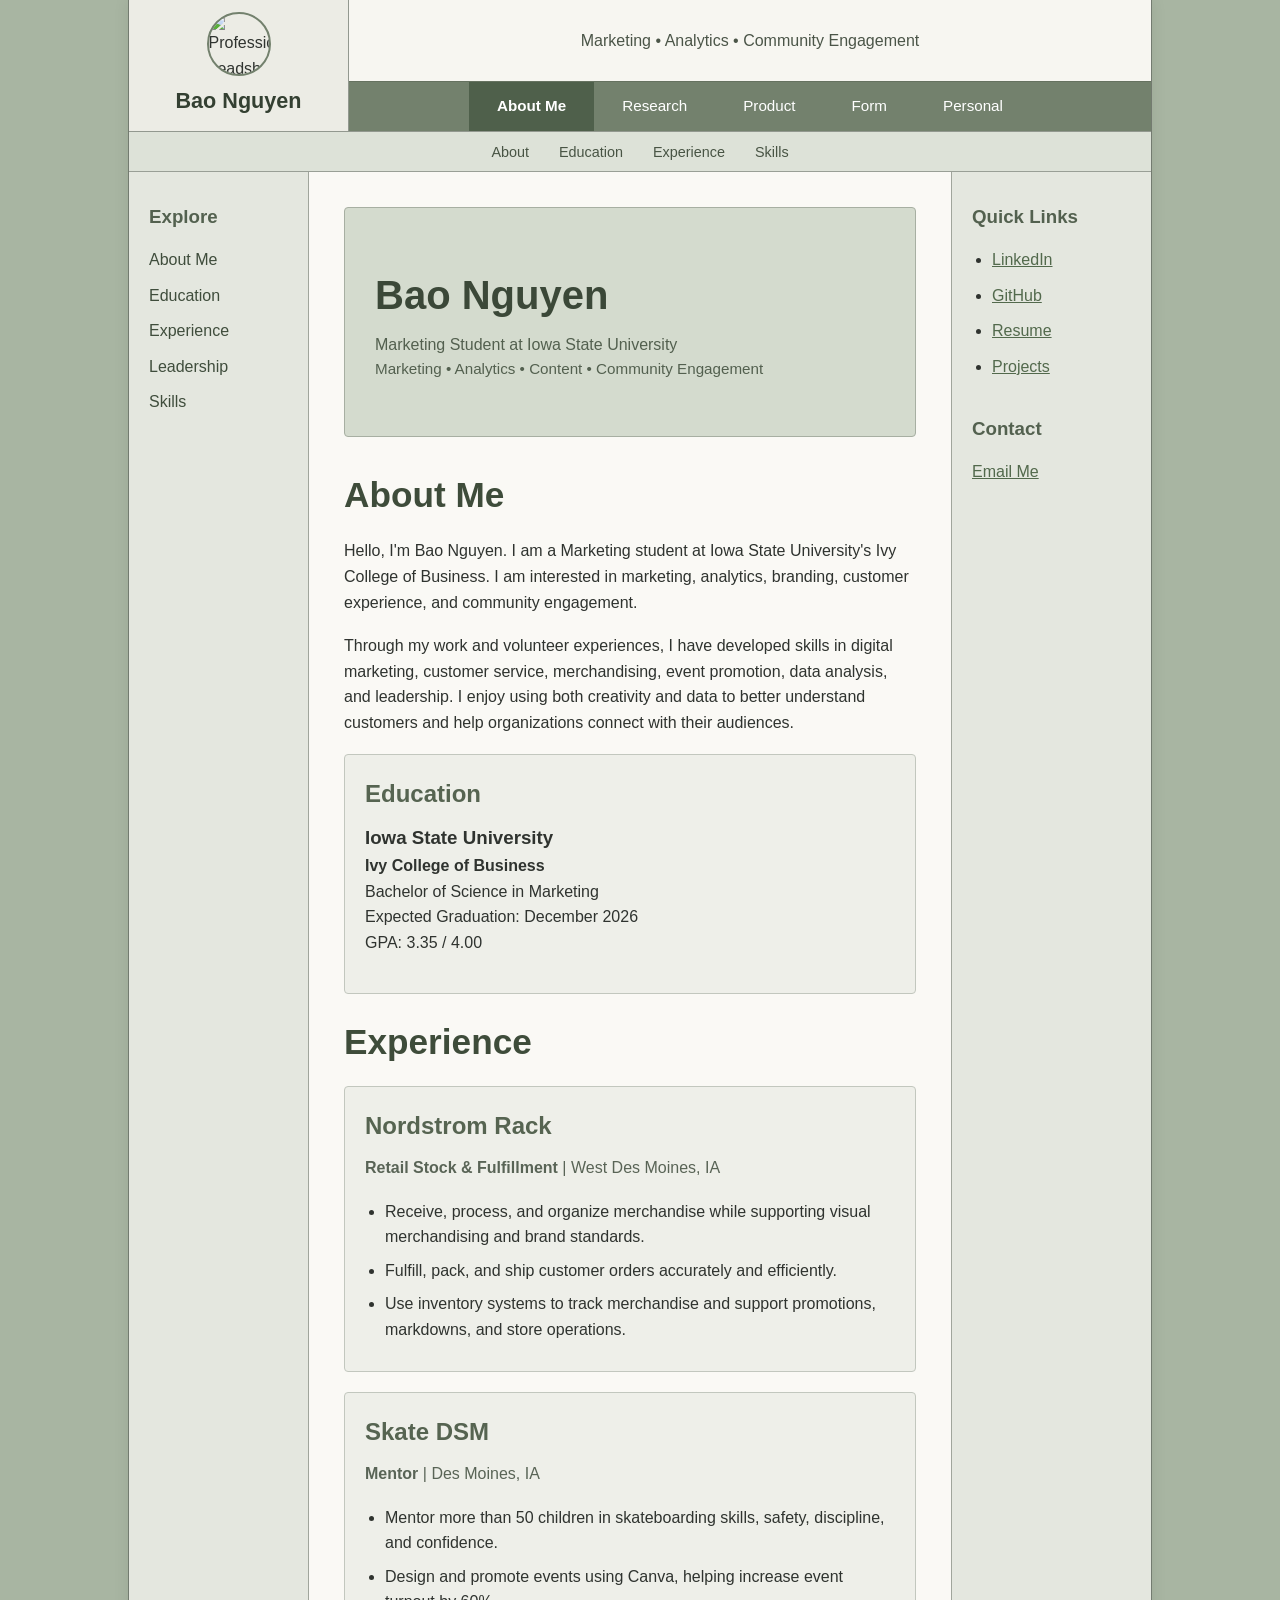
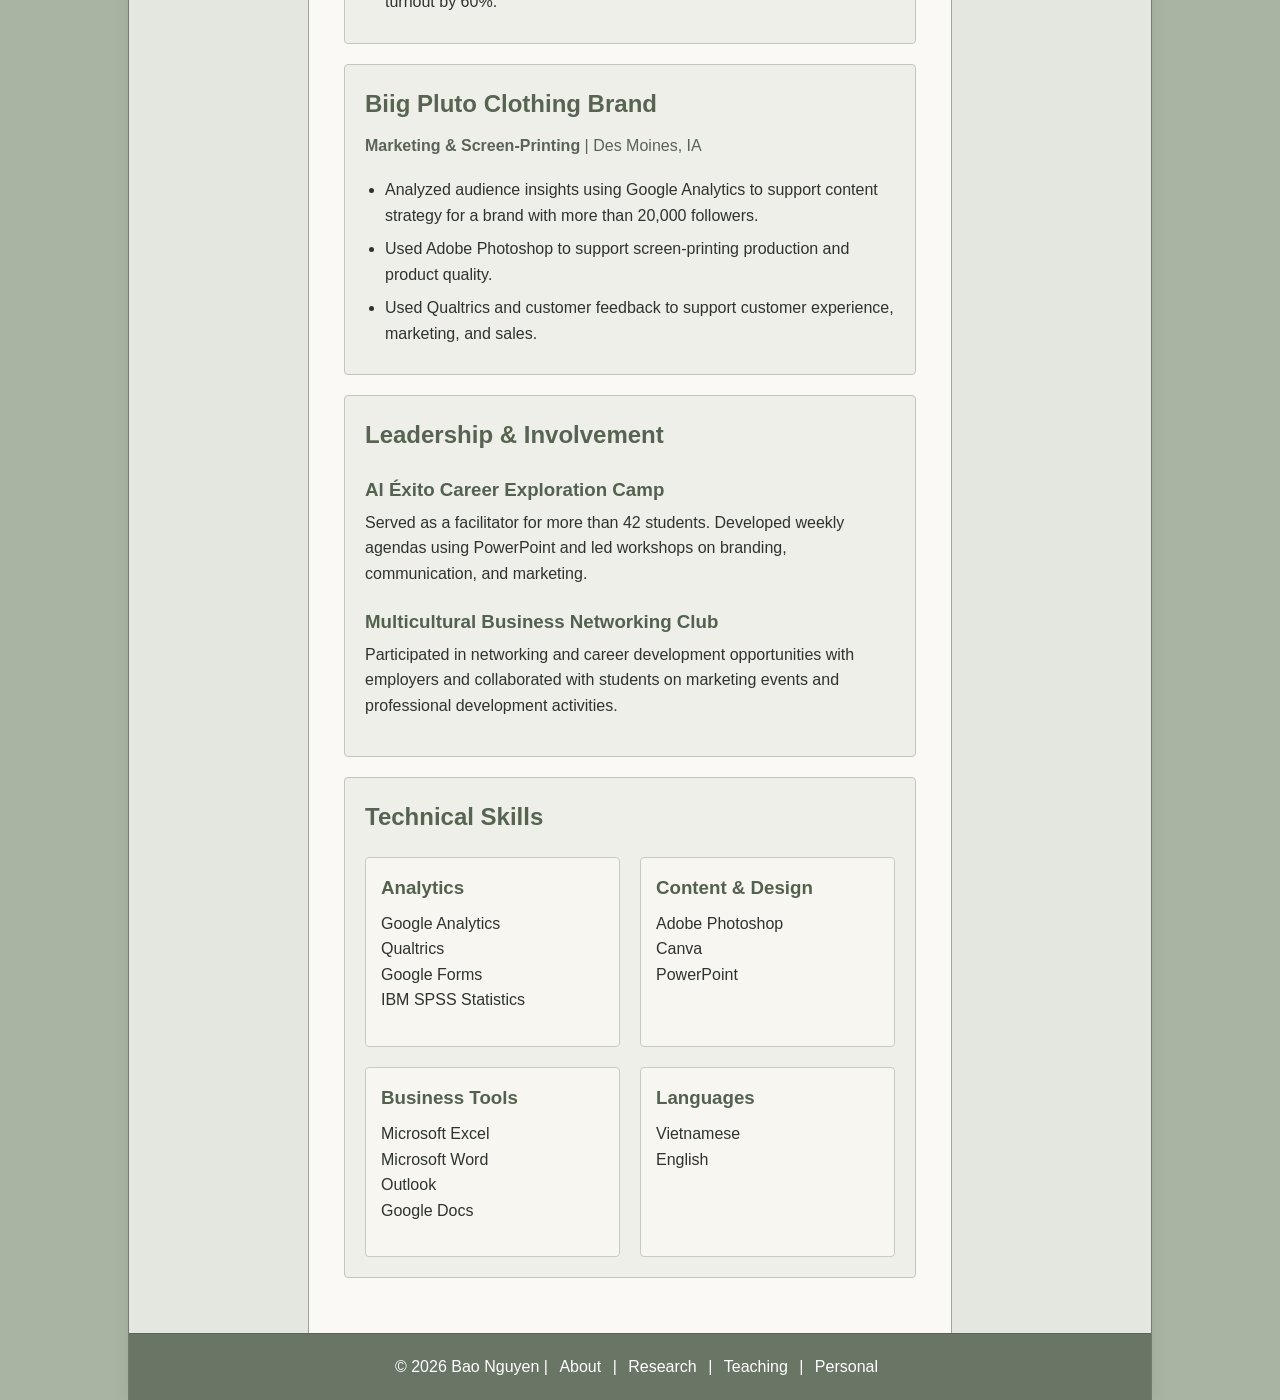
==== commit 7bc81acb: "Add professional headshot to the top-left header" ====
--- a/index.html
+++ b/index.html
@@ -6,6 +6,25 @@
     <meta name="viewport" content="width=device-width, initial-scale=1.0">
     <title>Bao Nguyen | Marketing Portfolio</title>
     <link rel="stylesheet" href="style.css">
+    <style>
+        .logo-area {
+            flex-direction: column;
+            gap: 8px;
+            padding: 12px;
+        }
+
+        .headshot {
+            width: 64px;
+            height: 64px;
+            object-fit: cover;
+            border-radius: 50%;
+            border: 2px solid #73816d;
+        }
+
+        .logo-area a {
+            font-size: 1.35rem;
+        }
+    </style>
 </head>
 
 <body>
@@ -13,6 +32,7 @@
 
         <header class="site-header">
             <div class="logo-area">
+                <img class="headshot" src="headshot.jpg" alt="Professional headshot of Bao Nguyen">
                 <a href="index.html">Bao Nguyen</a>
             </div>
 
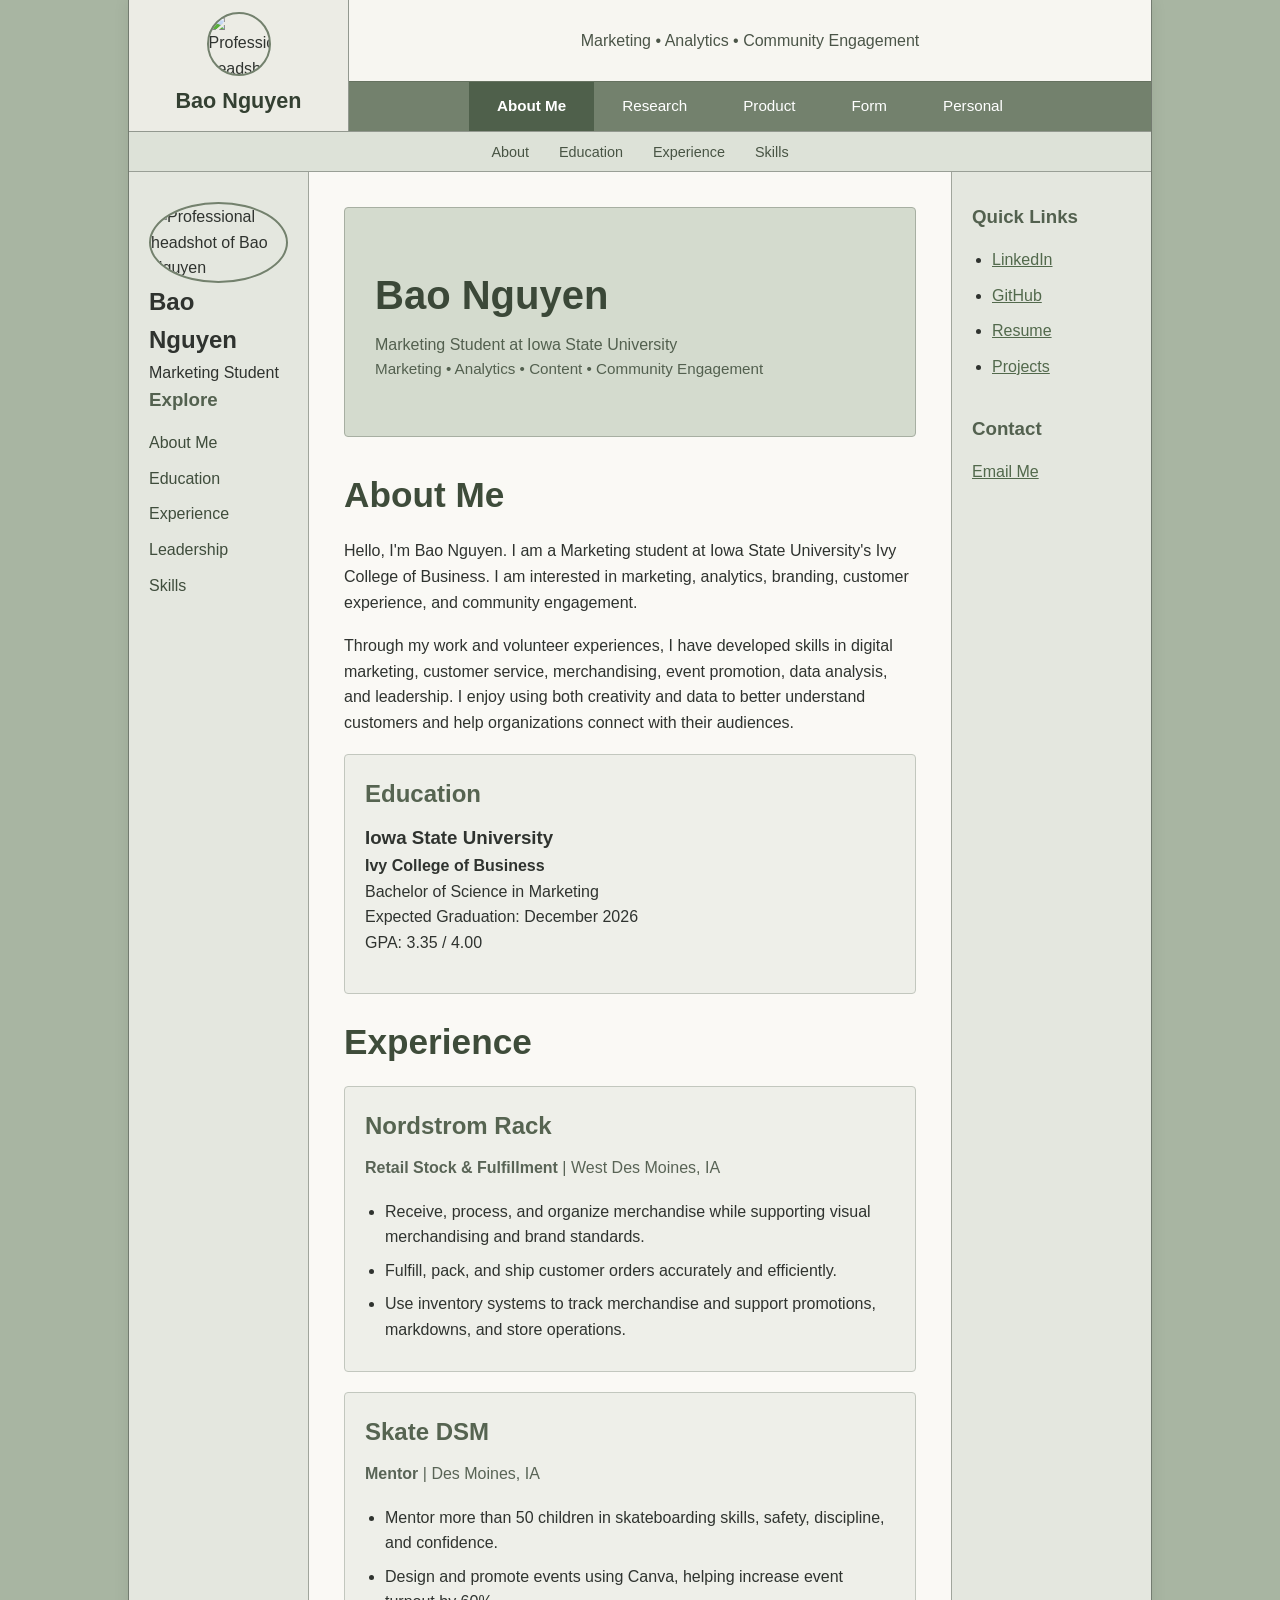
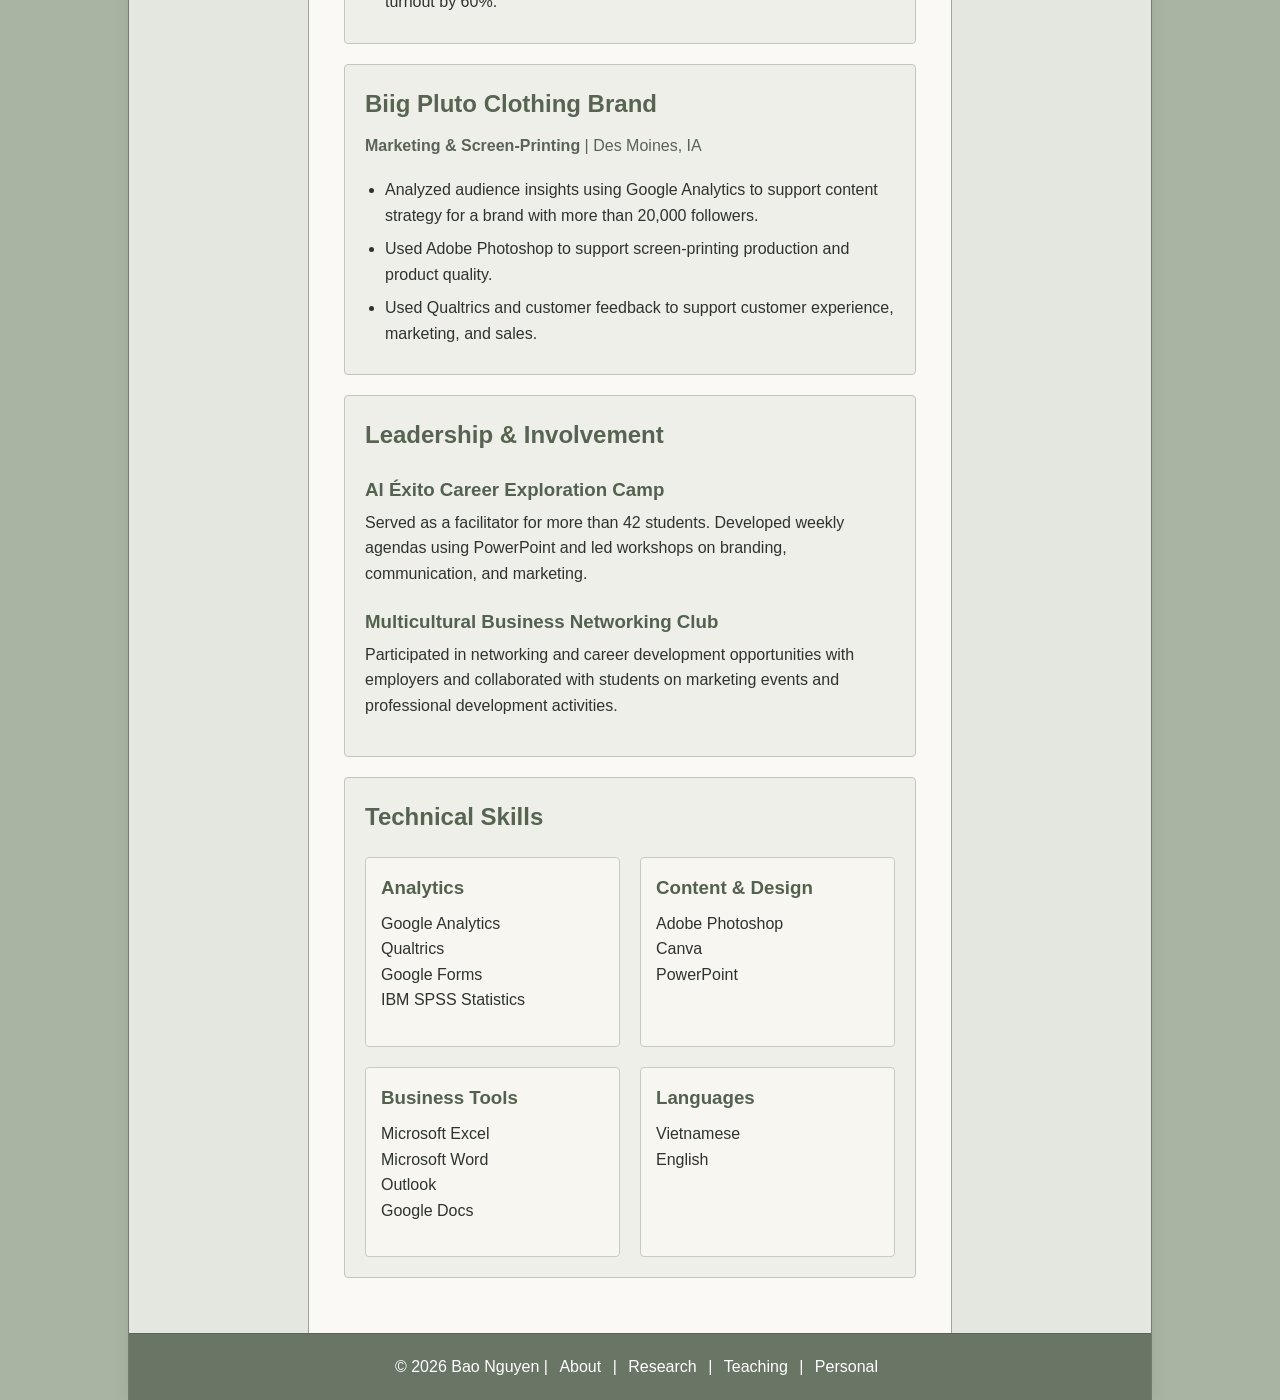
==== commit 5e4814fb: "Update index.html" ====
--- a/index.html
+++ b/index.html
@@ -56,15 +56,57 @@
 
         <div class="page-layout">
             <aside class="left-sidebar">
-                <h3>Explore</h3>
-                <ul>
-                    <li><a href="#about">About Me</a></li>
-                    <li><a href="#education">Education</a></li>
-                    <li><a href="#experience">Experience</a></li>
-                    <li><a href="#leadership">Leadership</a></li>
-                    <li><a href="#skills">Skills</a></li>
-                </ul>
-            </aside>
+
+    <!-- PROFESSIONAL HEADSHOT -->
+
+    <div class="headshot-container">
+
+        <img
+            src="headshot.jpg"
+            alt="Professional headshot of Bao Nguyen"
+            class="headshot"
+        >
+
+        <h2 class="headshot-name">
+            Bao Nguyen
+        </h2>
+
+        <p class="headshot-title">
+            Marketing Student
+        </p>
+
+    </div>
+
+
+    <!-- LEFT NAVIGATION -->
+
+    <h3>Explore</h3>
+
+    <ul>
+
+        <li>
+            <a href="#about">About Me</a>
+        </li>
+
+        <li>
+            <a href="#education">Education</a>
+        </li>
+
+        <li>
+            <a href="#experience">Experience</a>
+        </li>
+
+        <li>
+            <a href="#leadership">Leadership</a>
+        </li>
+
+        <li>
+            <a href="#skills">Skills</a>
+        </li>
+
+    </ul>
+
+</aside>
 
             <main class="main-content">
                 <section class="hero">
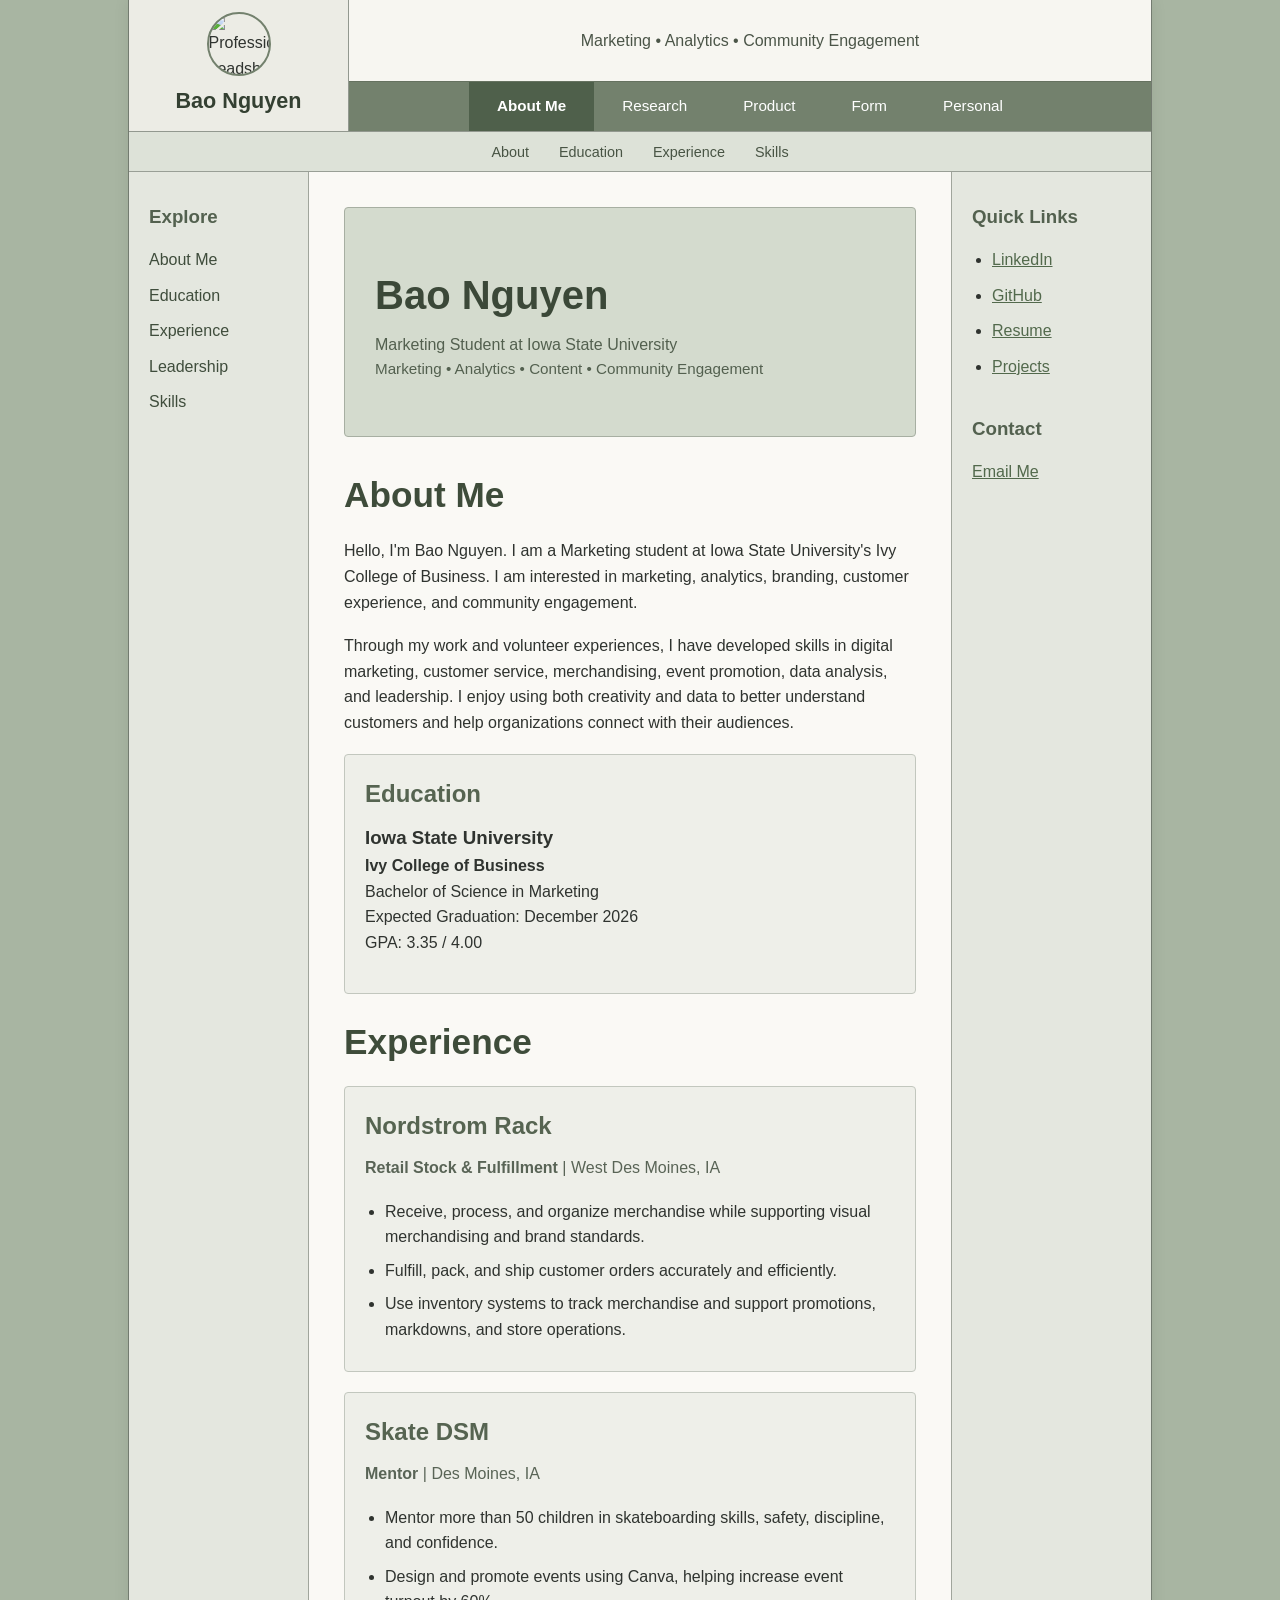
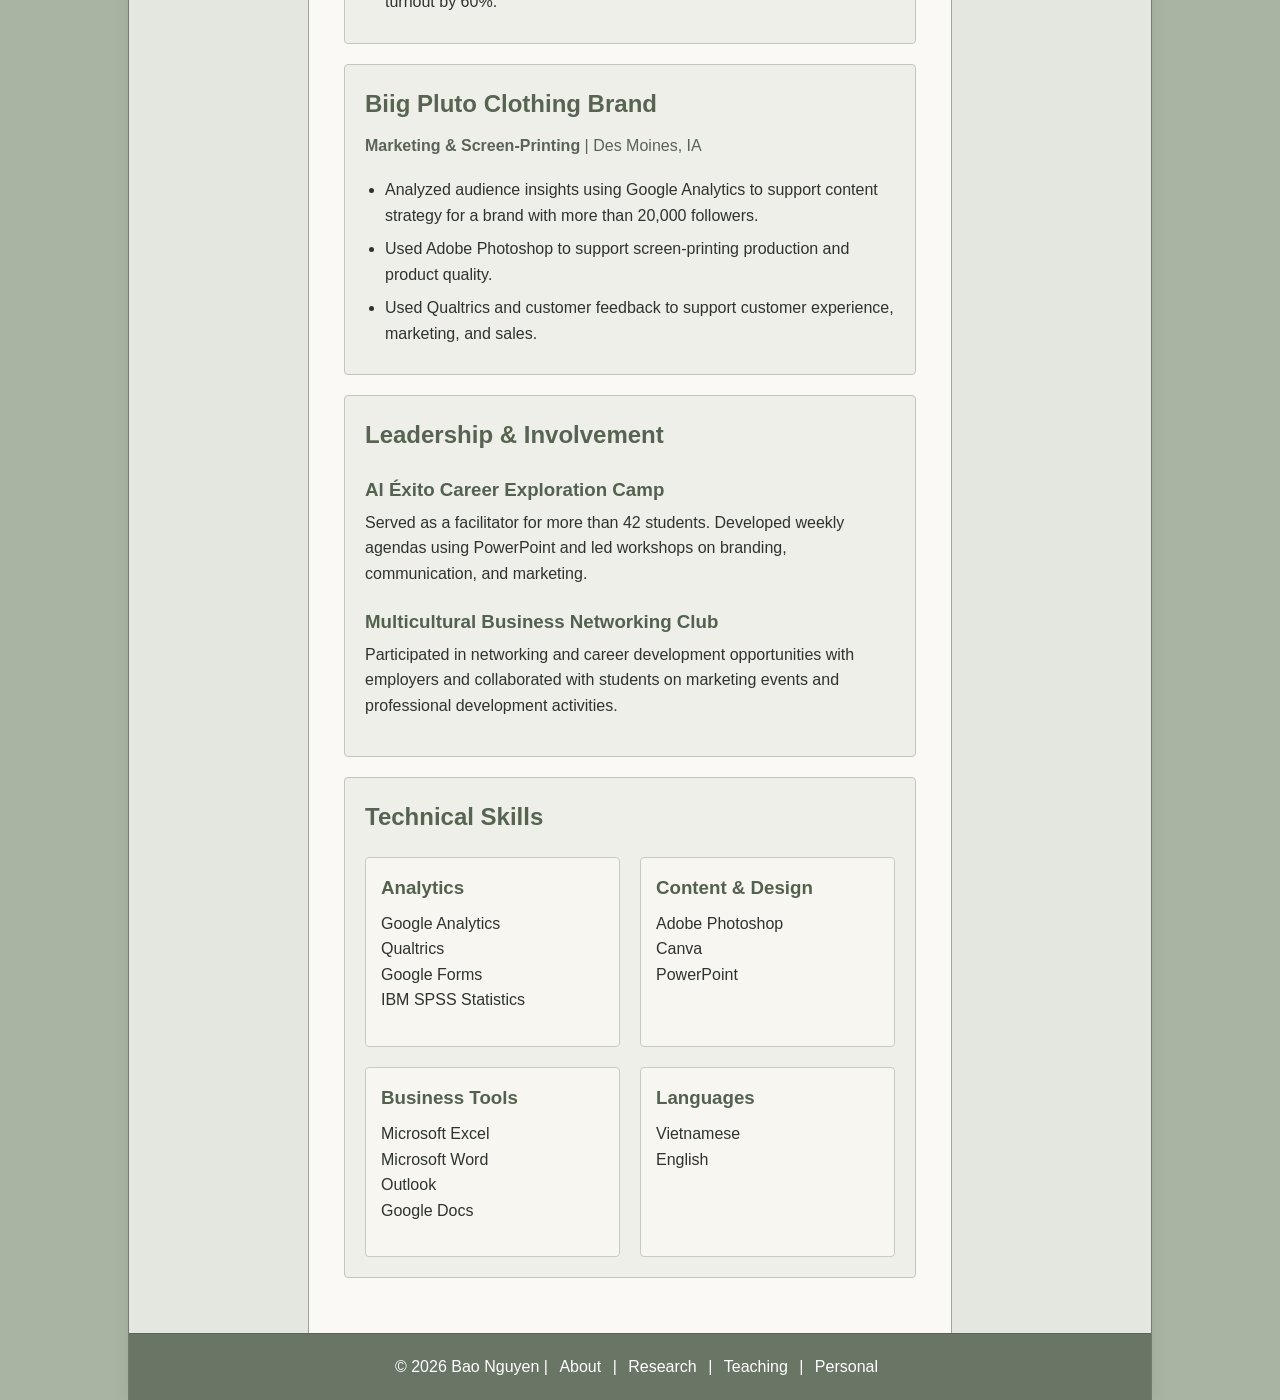
==== commit 90582975: "Remove duplicate headshot from left sidebar while keeping the header image" ====
--- a/index.html
+++ b/index.html
@@ -57,27 +57,6 @@
         <div class="page-layout">
             <aside class="left-sidebar">
 
-    <!-- PROFESSIONAL HEADSHOT -->
-
-    <div class="headshot-container">
-
-        <img
-            src="headshot.jpg"
-            alt="Professional headshot of Bao Nguyen"
-            class="headshot"
-        >
-
-        <h2 class="headshot-name">
-            Bao Nguyen
-        </h2>
-
-        <p class="headshot-title">
-            Marketing Student
-        </p>
-
-    </div>
-
-
     <!-- LEFT NAVIGATION -->
 
     <h3>Explore</h3>
--- a/style.css
+++ b/style.css
@@ -1103,5 +1103,3 @@
     .google-form-container iframe {
         min-height: 1400px;
     }
-
-}
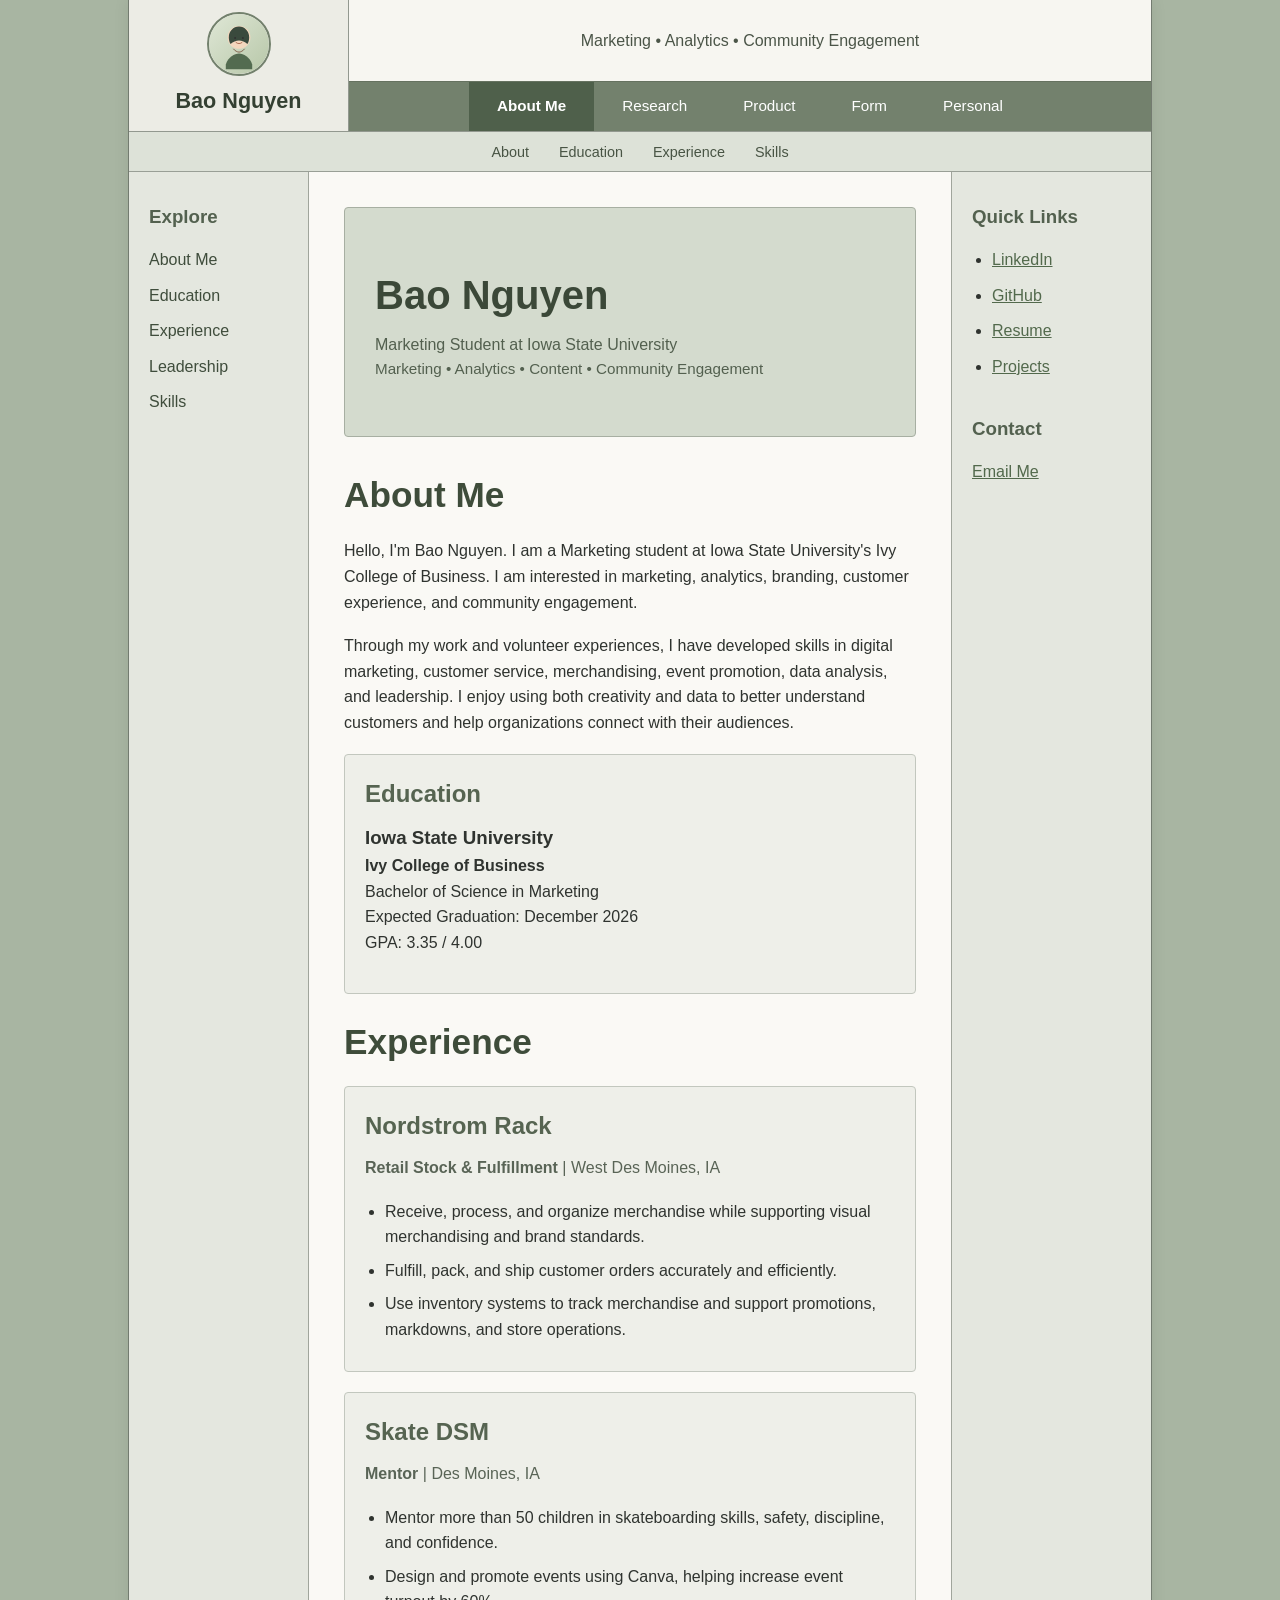
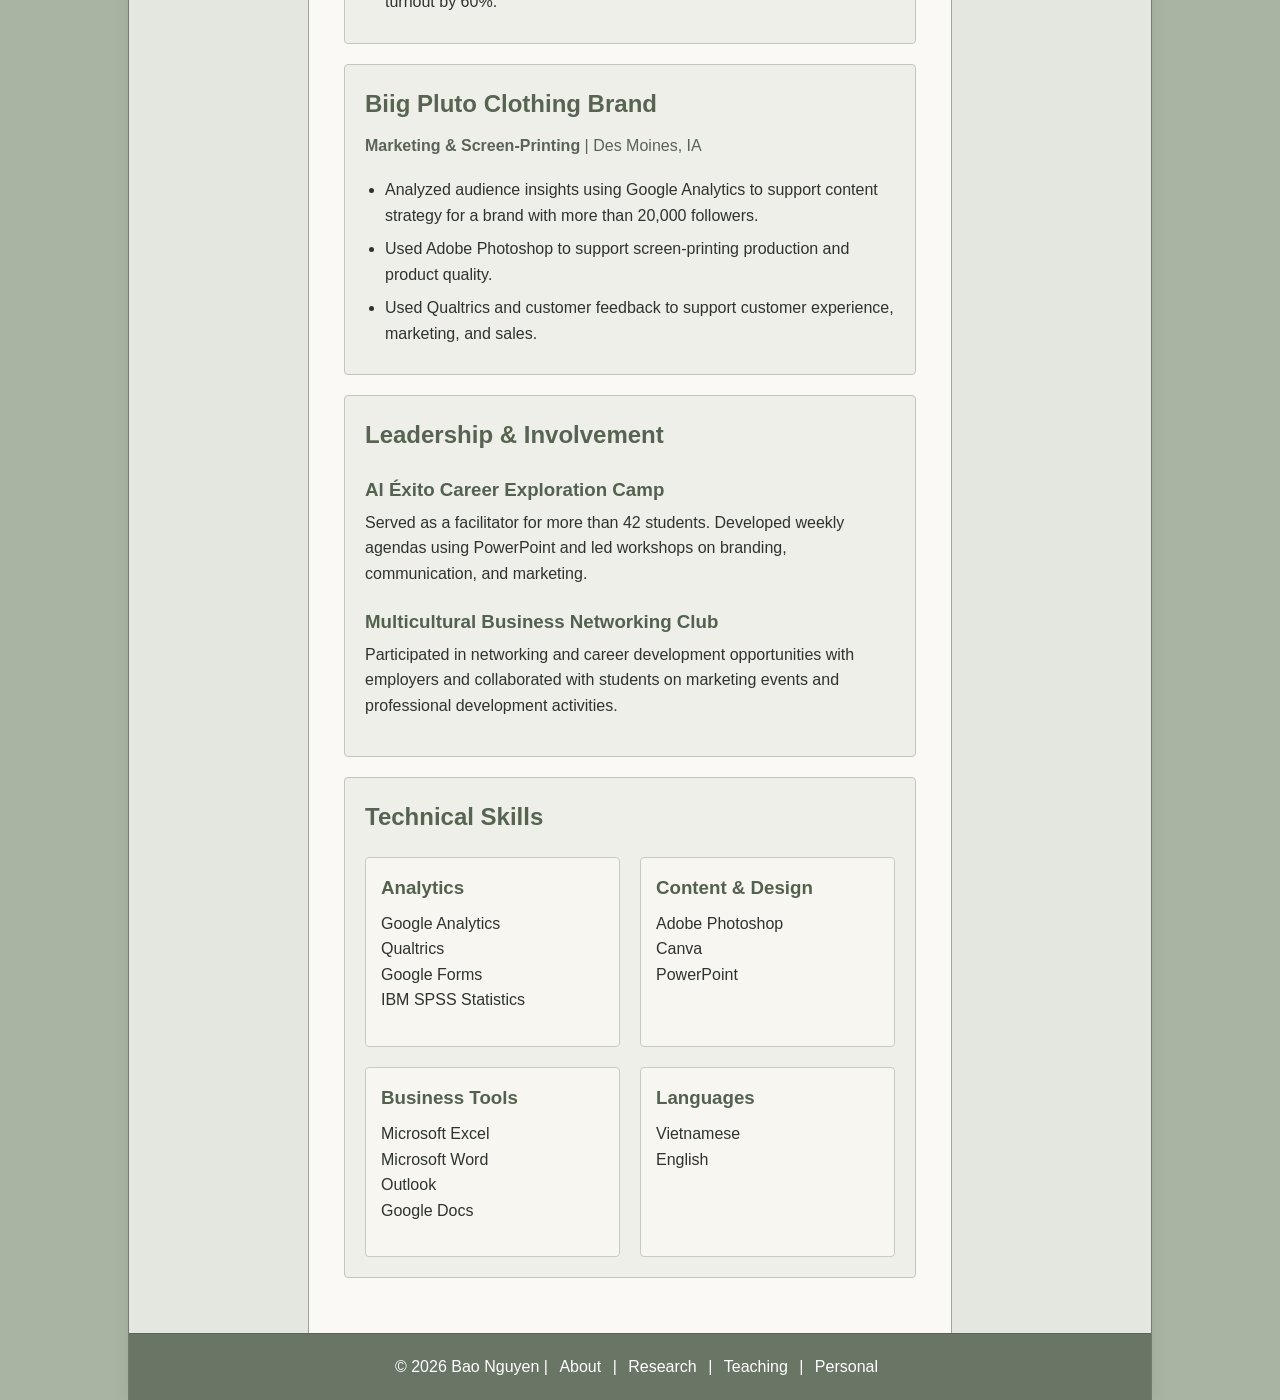
==== commit cf0315e9: "Fix headshot image path" ====
--- a/index.html
+++ b/index.html
@@ -32,7 +32,7 @@
 
         <header class="site-header">
             <div class="logo-area">
-                <img class="headshot" src="headshot.jpg" alt="Professional headshot of Bao Nguyen">
+                <img class="headshot" src="headshot.svg" alt="Professional headshot of Bao Nguyen">
                 <a href="index.html">Bao Nguyen</a>
             </div>
 
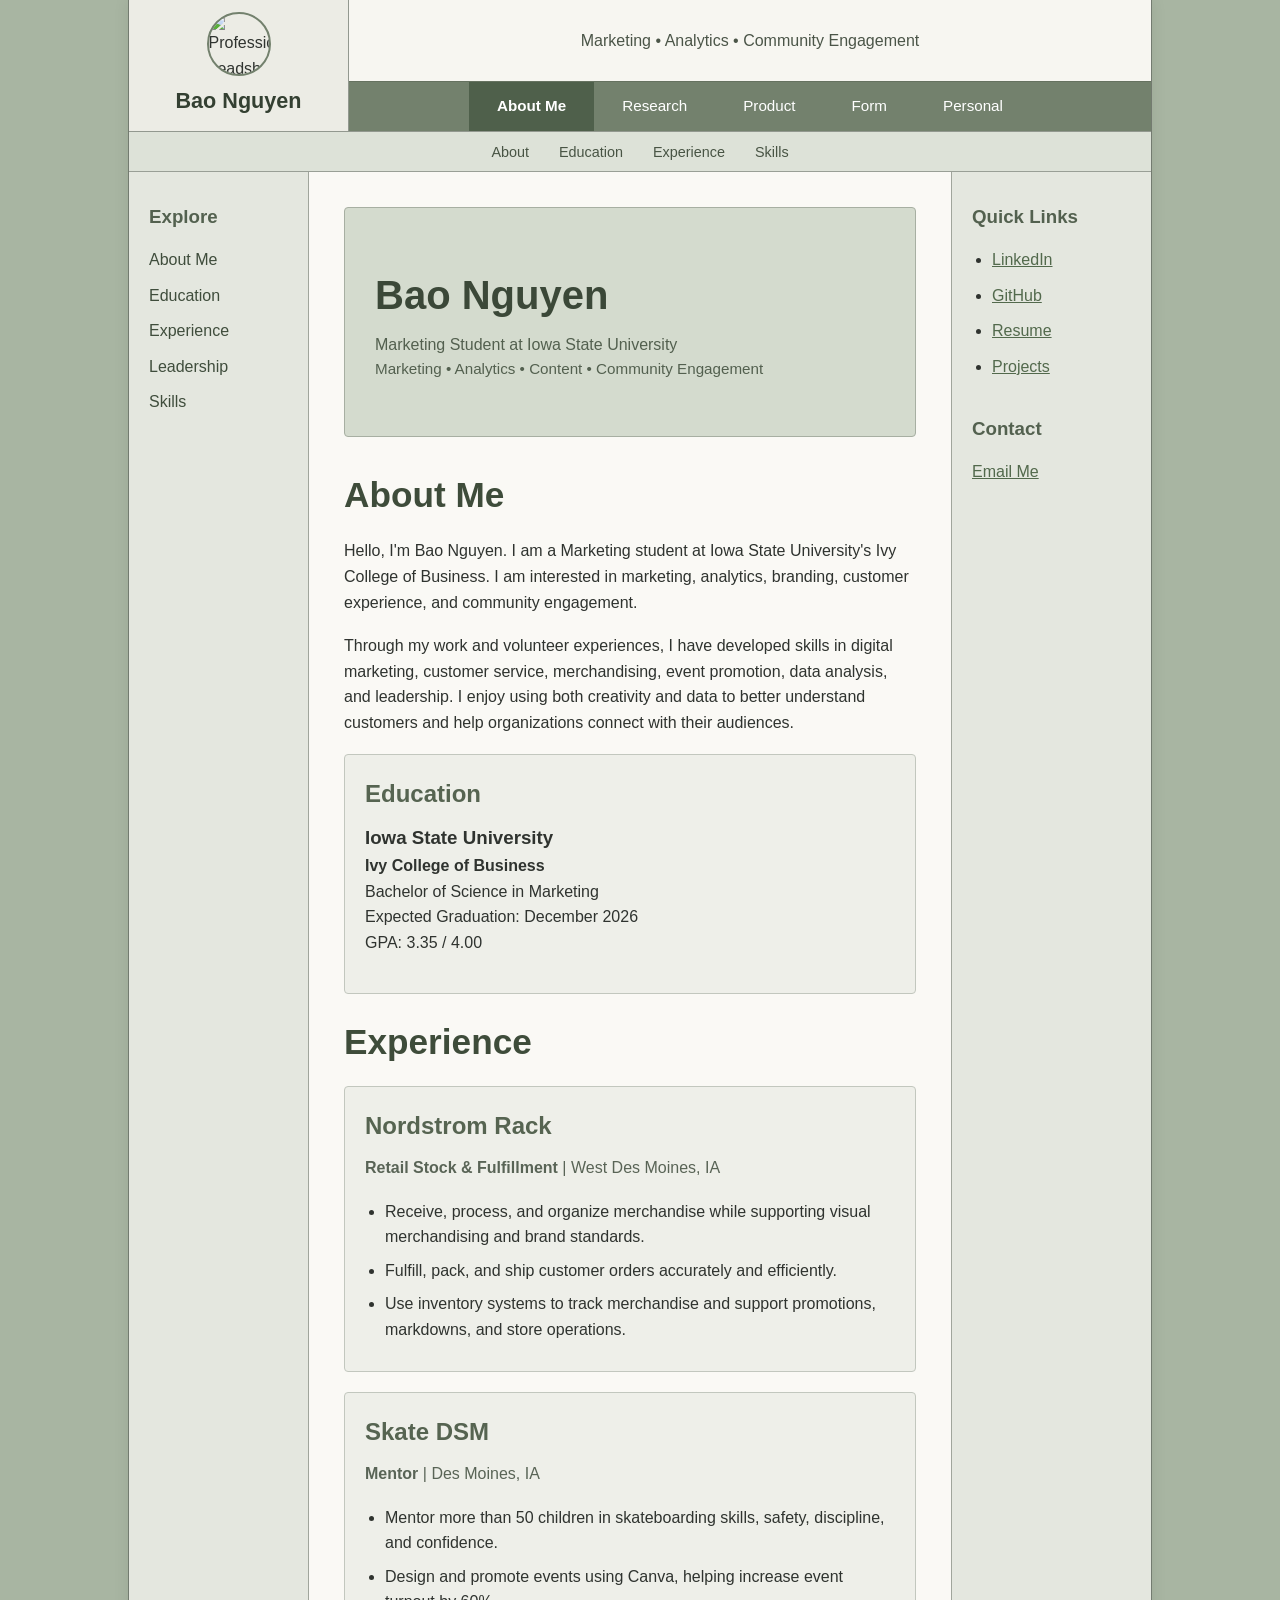
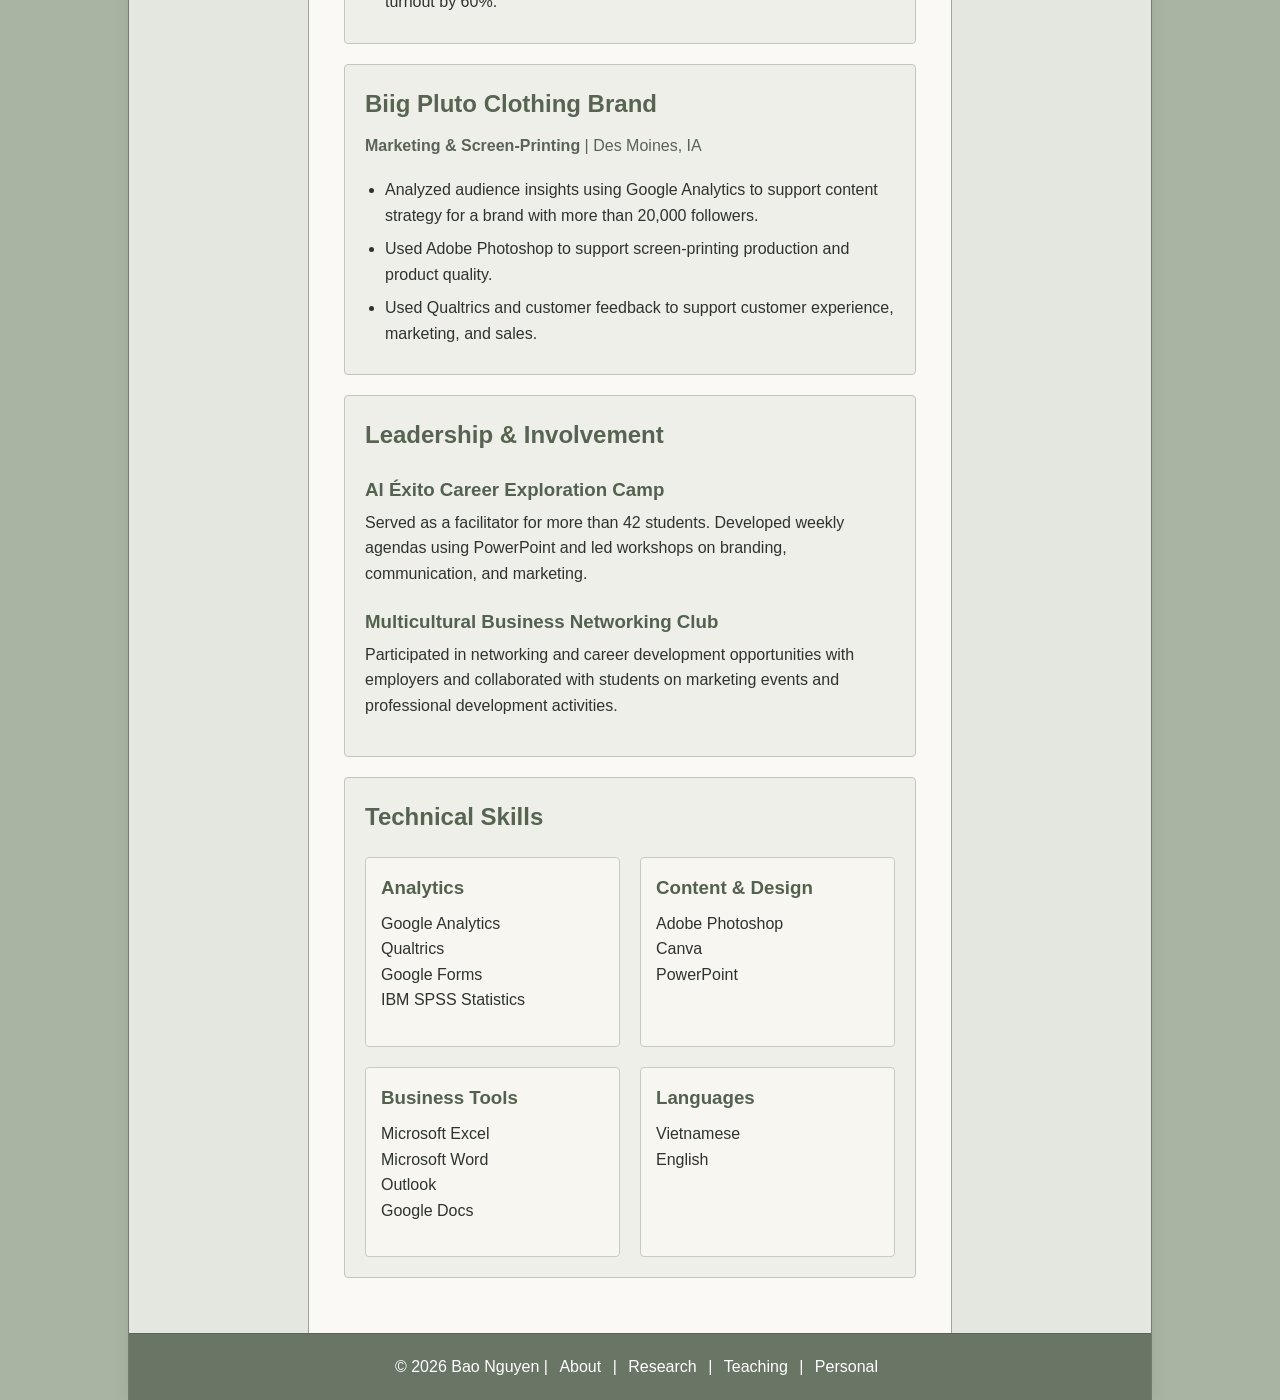
==== commit 9d8be8f5: "Use uploaded headshot JPG on portfolio" ====
--- a/index.html
+++ b/index.html
@@ -32,7 +32,7 @@
 
         <header class="site-header">
             <div class="logo-area">
-                <img class="headshot" src="headshot.svg" alt="Professional headshot of Bao Nguyen">
+                <img class="headshot" src="headshot.jpg" alt="Professional headshot of Bao Nguyen">
                 <a href="index.html">Bao Nguyen</a>
             </div>
 
@@ -56,36 +56,15 @@
 
         <div class="page-layout">
             <aside class="left-sidebar">
-
-    <!-- LEFT NAVIGATION -->
-
-    <h3>Explore</h3>
-
-    <ul>
-
-        <li>
-            <a href="#about">About Me</a>
-        </li>
-
-        <li>
-            <a href="#education">Education</a>
-        </li>
-
-        <li>
-            <a href="#experience">Experience</a>
-        </li>
-
-        <li>
-            <a href="#leadership">Leadership</a>
-        </li>
-
-        <li>
-            <a href="#skills">Skills</a>
-        </li>
-
-    </ul>
-
-</aside>
+                <h3>Explore</h3>
+                <ul>
+                    <li><a href="#about">About Me</a></li>
+                    <li><a href="#education">Education</a></li>
+                    <li><a href="#experience">Experience</a></li>
+                    <li><a href="#leadership">Leadership</a></li>
+                    <li><a href="#skills">Skills</a></li>
+                </ul>
+            </aside>
 
             <main class="main-content">
                 <section class="hero">
@@ -96,59 +75,38 @@
 
                 <section id="about">
                     <h1>About Me</h1>
-                    <p>
-                        Hello, I'm Bao Nguyen. I am a Marketing student at Iowa State University's Ivy College of Business.
-                        I am interested in marketing, analytics, branding, customer experience, and community engagement.
-                    </p>
-                    <p>
-                        Through my work and volunteer experiences, I have developed skills in digital marketing, customer
-                        service, merchandising, event promotion, data analysis, and leadership. I enjoy using both
-                        creativity and data to better understand customers and help organizations connect with their audiences.
-                    </p>
+                    <p>Hello, I'm Bao Nguyen. I am a Marketing student at Iowa State University's Ivy College of Business. I am interested in marketing, analytics, branding, customer experience, and community engagement.</p>
+                    <p>Through my work and volunteer experiences, I have developed skills in digital marketing, customer service, merchandising, event promotion, data analysis, and leadership. I enjoy using both creativity and data to better understand customers and help organizations connect with their audiences.</p>
                 </section>
 
                 <section id="education" class="content-card">
                     <h2>Education</h2>
                     <h3>Iowa State University</h3>
-                    <p>
-                        <strong>Ivy College of Business</strong><br>
-                        Bachelor of Science in Marketing<br>
-                        Expected Graduation: December 2026<br>
-                        GPA: 3.35 / 4.00
-                    </p>
+                    <p><strong>Ivy College of Business</strong><br>Bachelor of Science in Marketing<br>Expected Graduation: December 2026<br>GPA: 3.35 / 4.00</p>
                 </section>
 
                 <section id="experience">
                     <h1>Experience</h1>
-
                     <div class="content-card">
                         <h2>Nordstrom Rack</h2>
-                        <p class="job-title">
-                            <strong>Retail Stock & Fulfillment</strong> | West Des Moines, IA
-                        </p>
+                        <p class="job-title"><strong>Retail Stock &amp; Fulfillment</strong> | West Des Moines, IA</p>
                         <ul>
                             <li>Receive, process, and organize merchandise while supporting visual merchandising and brand standards.</li>
                             <li>Fulfill, pack, and ship customer orders accurately and efficiently.</li>
                             <li>Use inventory systems to track merchandise and support promotions, markdowns, and store operations.</li>
                         </ul>
                     </div>
-
                     <div class="content-card">
                         <h2>Skate DSM</h2>
-                        <p class="job-title">
-                            <strong>Mentor</strong> | Des Moines, IA
-                        </p>
+                        <p class="job-title"><strong>Mentor</strong> | Des Moines, IA</p>
                         <ul>
                             <li>Mentor more than 50 children in skateboarding skills, safety, discipline, and confidence.</li>
                             <li>Design and promote events using Canva, helping increase event turnout by 60%.</li>
                         </ul>
                     </div>
-
                     <div class="content-card">
                         <h2>Biig Pluto Clothing Brand</h2>
-                        <p class="job-title">
-                            <strong>Marketing & Screen-Printing</strong> | Des Moines, IA
-                        </p>
+                        <p class="job-title"><strong>Marketing &amp; Screen-Printing</strong> | Des Moines, IA</p>
                         <ul>
                             <li>Analyzed audience insights using Google Analytics to support content strategy for a brand with more than 20,000 followers.</li>
                             <li>Used Adobe Photoshop to support screen-printing production and product quality.</li>
@@ -158,41 +116,20 @@
                 </section>
 
                 <section id="leadership" class="content-card">
-                    <h2>Leadership & Involvement</h2>
-
+                    <h2>Leadership &amp; Involvement</h2>
                     <h3>Al Éxito Career Exploration Camp</h3>
-                    <p>
-                        Served as a facilitator for more than 42 students. Developed weekly agendas using PowerPoint and led workshops on branding, communication, and marketing.
-                    </p>
-
+                    <p>Served as a facilitator for more than 42 students. Developed weekly agendas using PowerPoint and led workshops on branding, communication, and marketing.</p>
                     <h3>Multicultural Business Networking Club</h3>
-                    <p>
-                        Participated in networking and career development opportunities with employers and collaborated with students on marketing events and professional development activities.
-                    </p>
+                    <p>Participated in networking and career development opportunities with employers and collaborated with students on marketing events and professional development activities.</p>
                 </section>
 
                 <section id="skills" class="content-card">
                     <h2>Technical Skills</h2>
                     <div class="skills-grid">
-                        <div>
-                            <h3>Analytics</h3>
-                            <p>Google Analytics<br>Qualtrics<br>Google Forms<br>IBM SPSS Statistics</p>
-                        </div>
-
-                        <div>
-                            <h3>Content & Design</h3>
-                            <p>Adobe Photoshop<br>Canva<br>PowerPoint</p>
-                        </div>
-
-                        <div>
-                            <h3>Business Tools</h3>
-                            <p>Microsoft Excel<br>Microsoft Word<br>Outlook<br>Google Docs</p>
-                        </div>
-
-                        <div>
-                            <h3>Languages</h3>
-                            <p>Vietnamese<br>English</p>
-                        </div>
+                        <div><h3>Analytics</h3><p>Google Analytics<br>Qualtrics<br>Google Forms<br>IBM SPSS Statistics</p></div>
+                        <div><h3>Content &amp; Design</h3><p>Adobe Photoshop<br>Canva<br>PowerPoint</p></div>
+                        <div><h3>Business Tools</h3><p>Microsoft Excel<br>Microsoft Word<br>Outlook<br>Google Docs</p></div>
+                        <div><h3>Languages</h3><p>Vietnamese<br>English</p></div>
                     </div>
                 </section>
             </main>
@@ -206,7 +143,6 @@
                         <li><a href="Resume.pdf">Resume</a></li>
                         <li><a href="research.html">Projects</a></li>
                     </ul>
-
                     <h3 class="sidebar-heading">Contact</h3>
                     <p><a href="mailto:kevinbao59@gmail.com">Email Me</a></p>
                 </div>
@@ -214,13 +150,7 @@
         </div>
 
         <footer class="site-footer">
-            <p>
-                © <span id="current-year"></span> Bao Nguyen |
-                <a href="index.html">About</a> |
-                <a href="research.html">Research</a> |
-                <a href="teaching.html">Teaching</a> |
-                <a href="personal.html">Personal</a>
-            </p>
+            <p>© <span id="current-year"></span> Bao Nguyen | <a href="index.html">About</a> | <a href="research.html">Research</a> | <a href="teaching.html">Teaching</a> | <a href="personal.html">Personal</a></p>
         </footer>
     </div>
 
